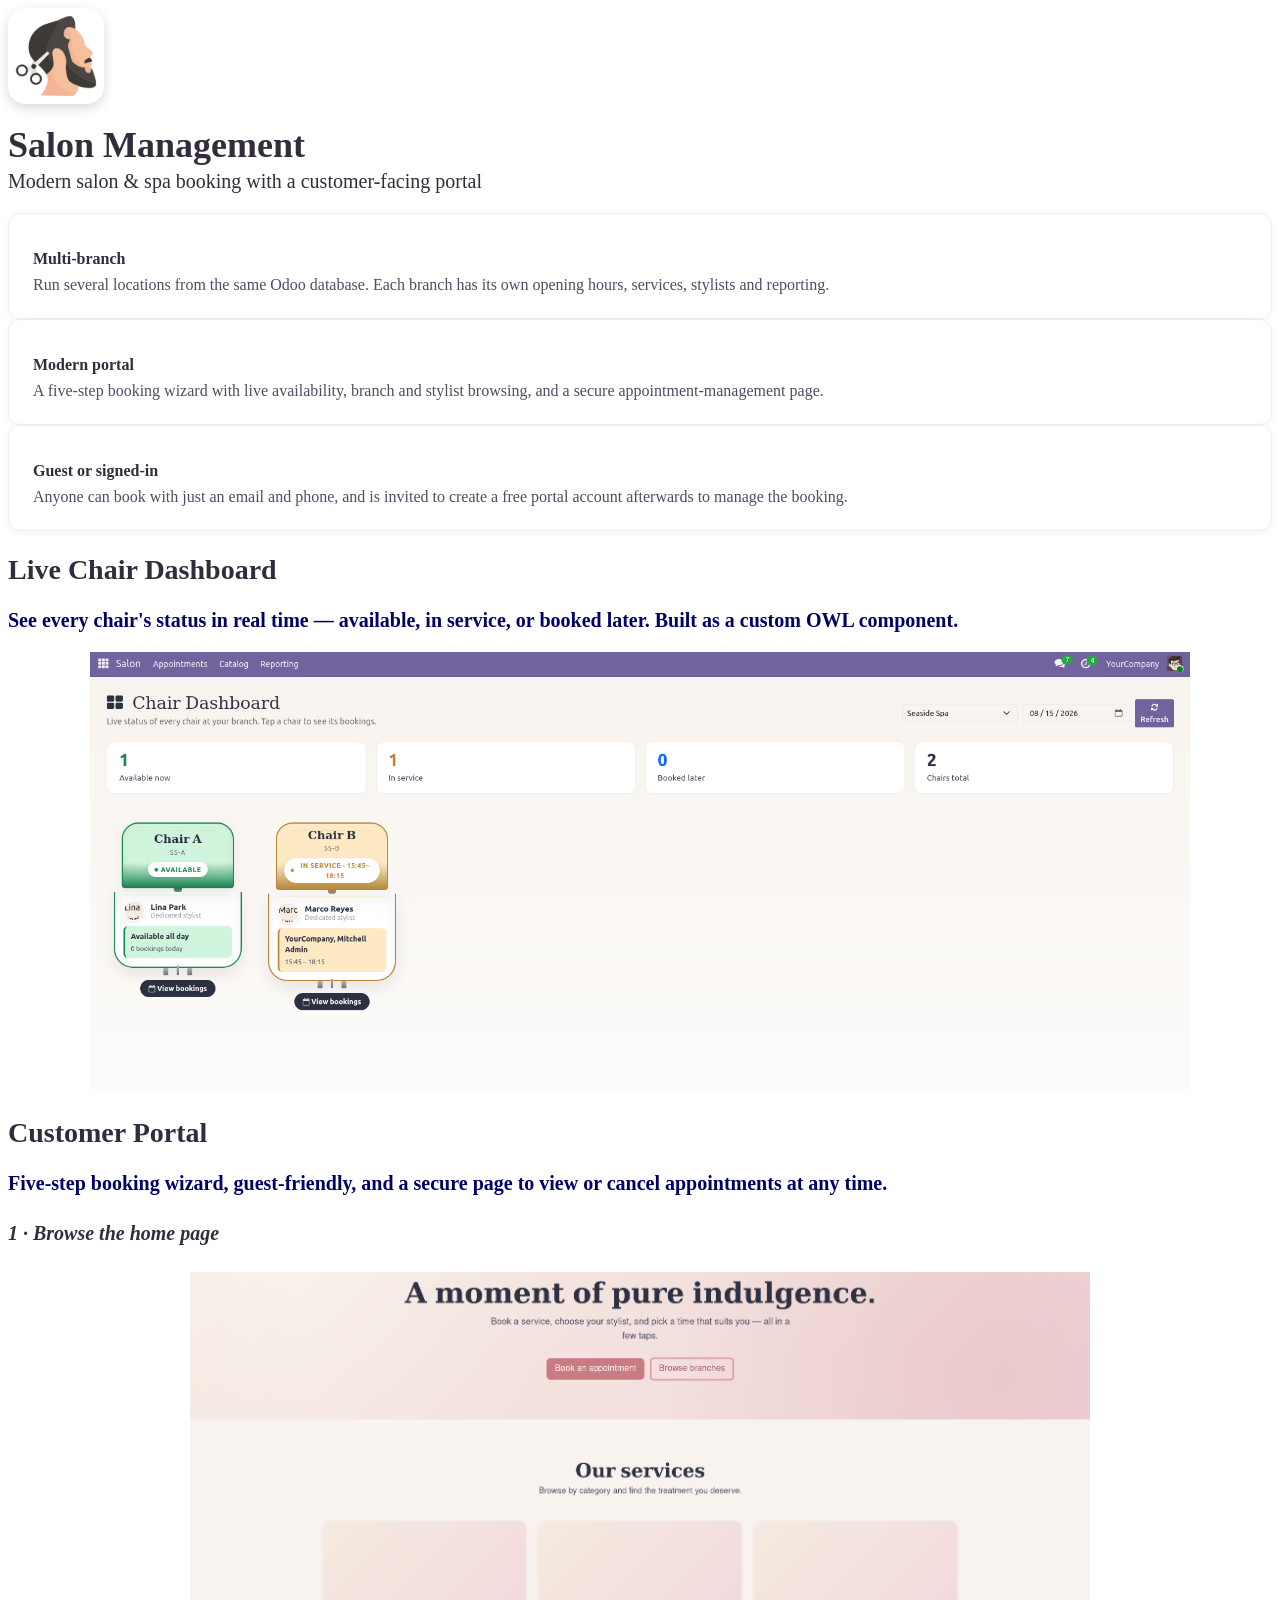
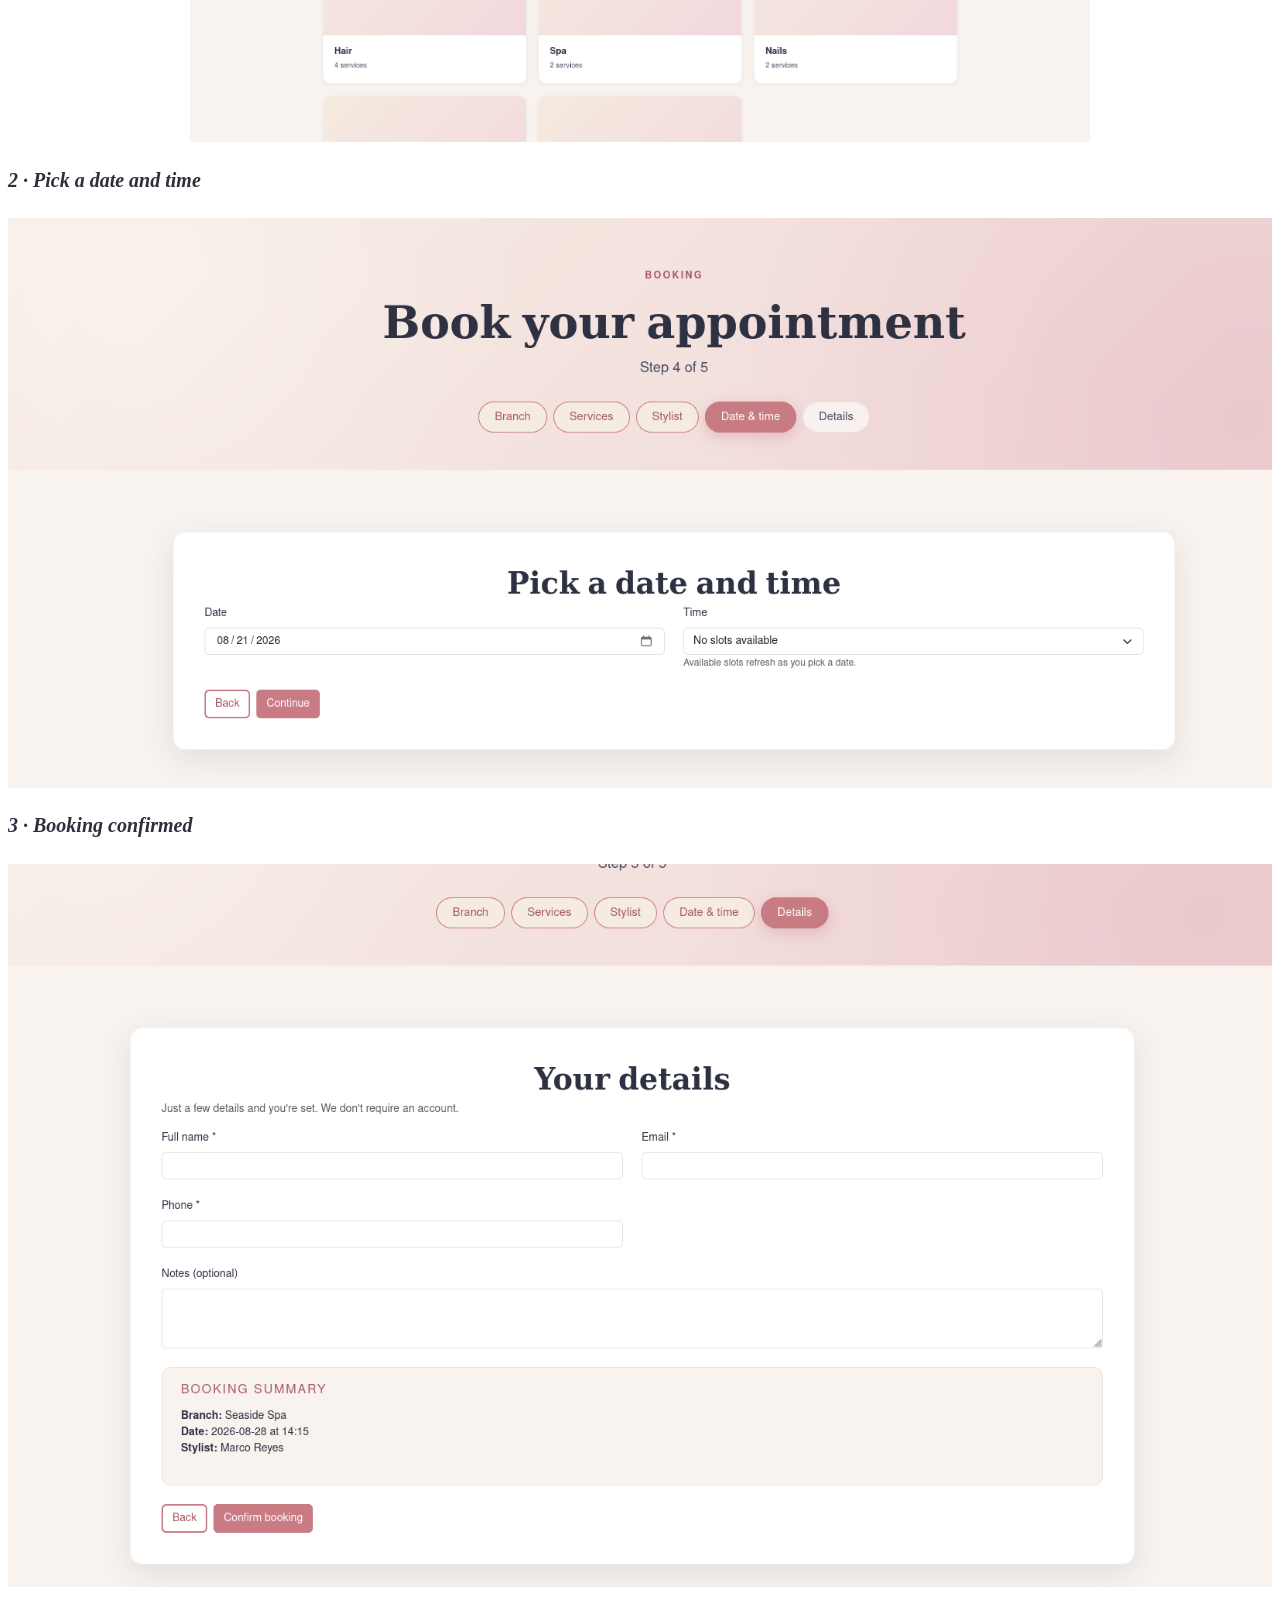
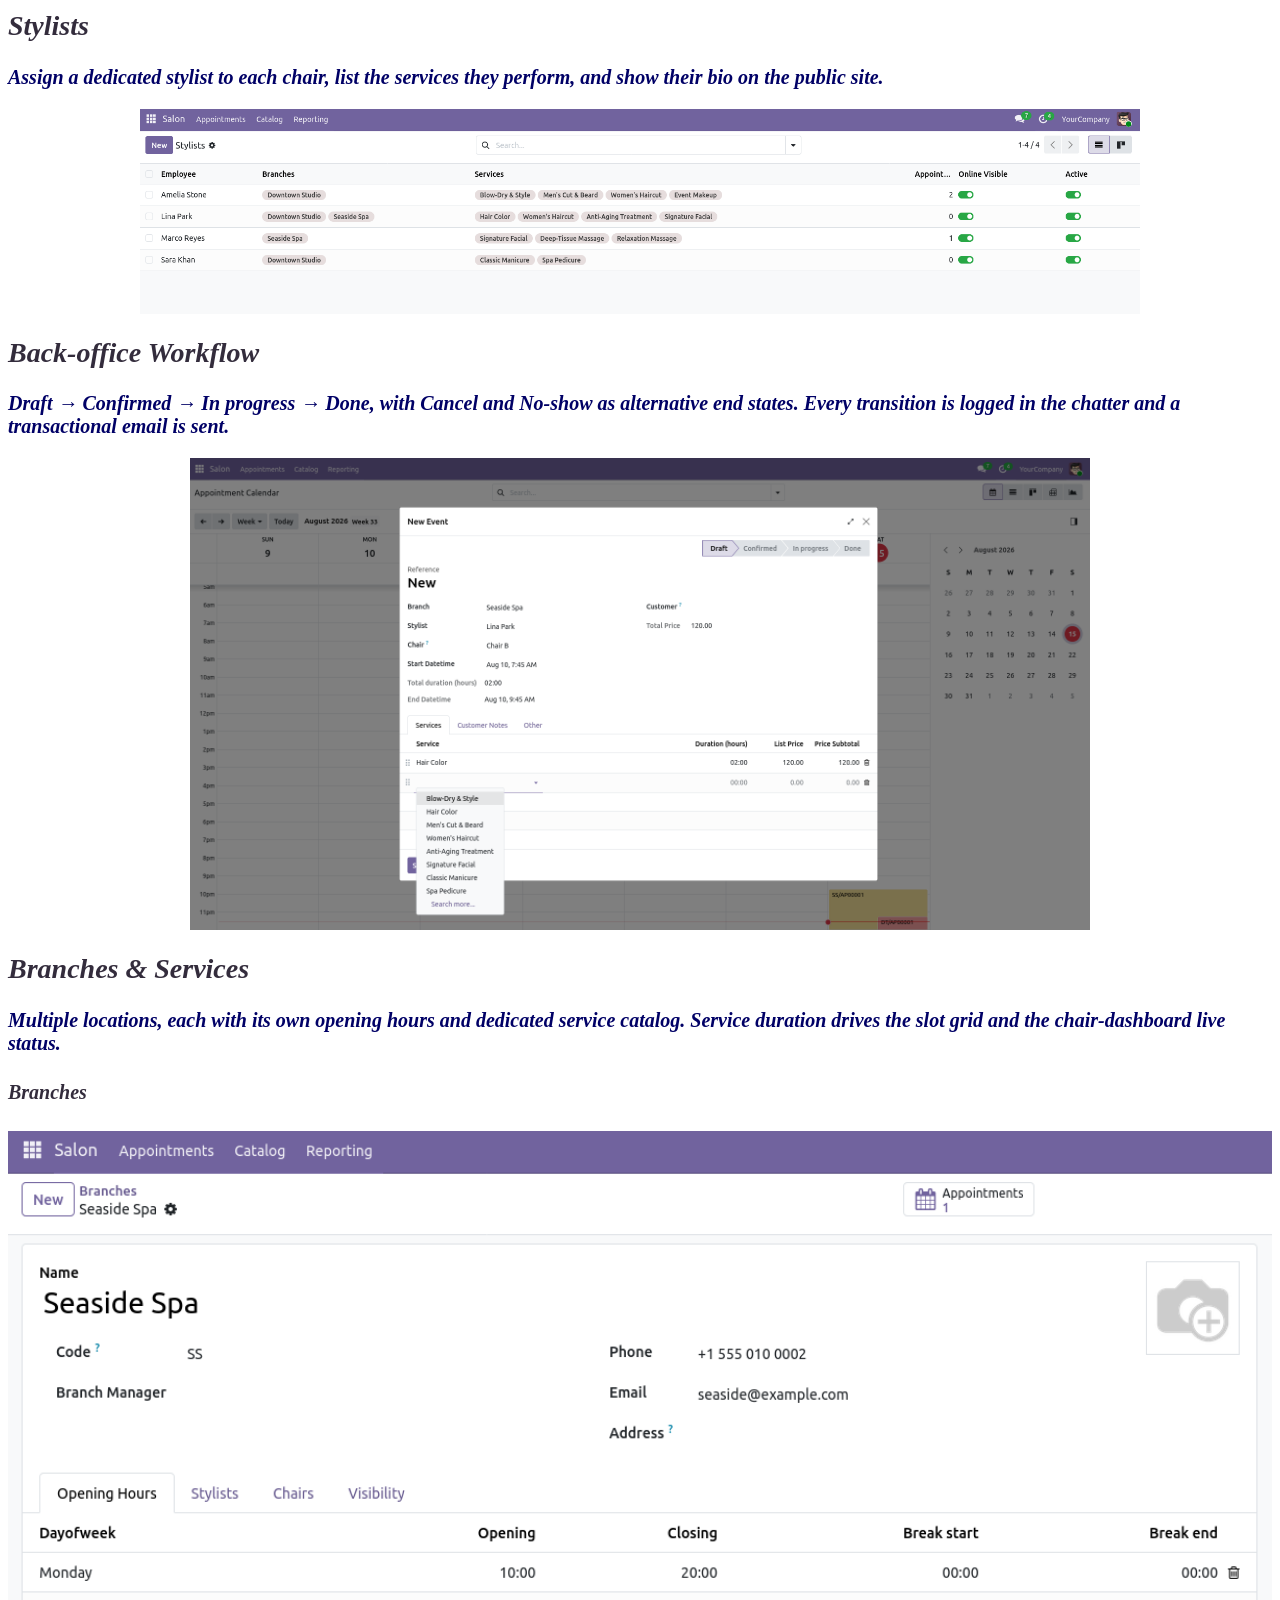
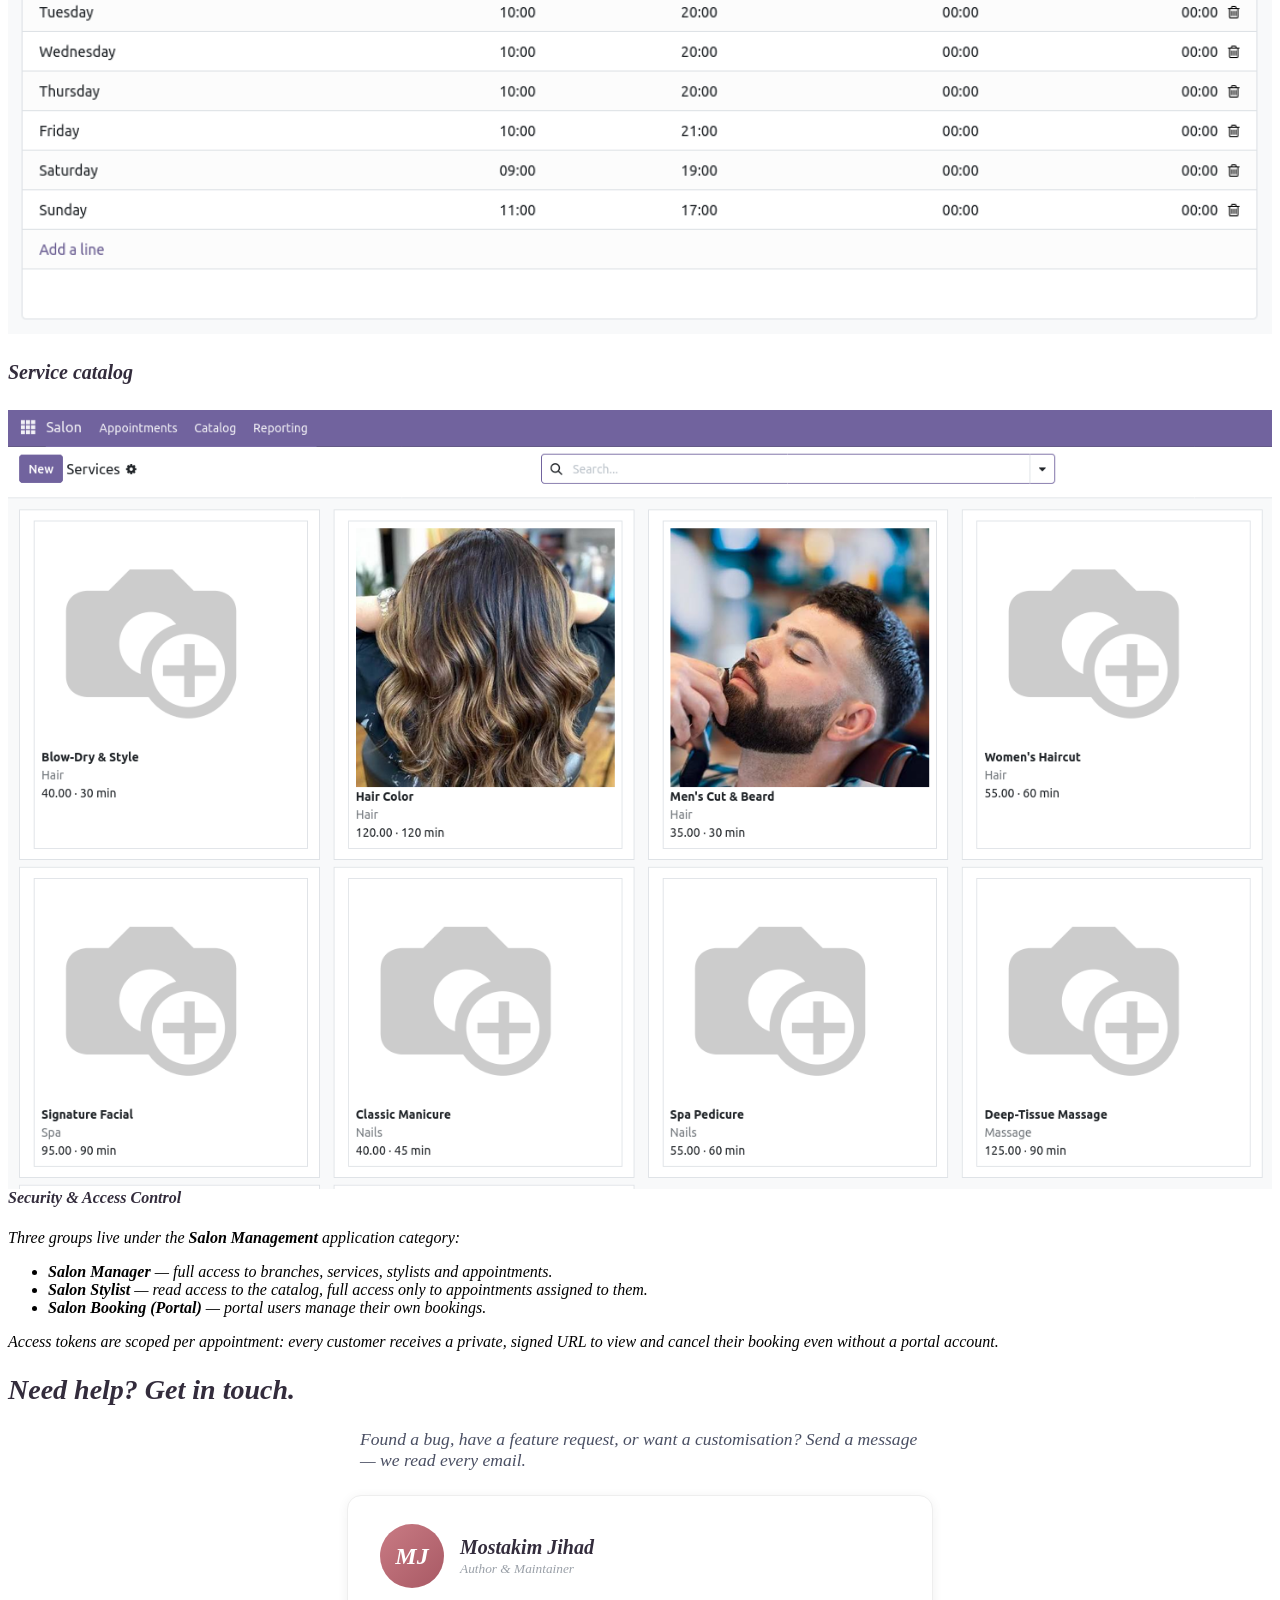
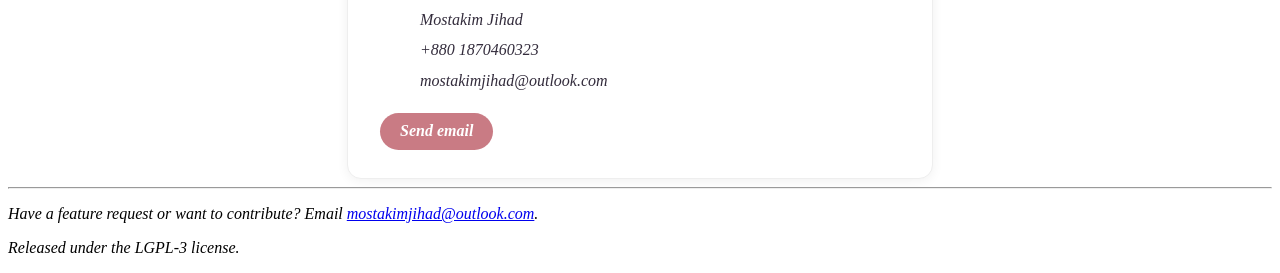
==== salon_booking_pro/static/description/index.html @ f6657a36 "[DEPLOY] salon_management: repo name change" ====
<!DOCTYPE html>
<html>
<head>
<meta charset="utf-8"/>
<title>Salon Management</title>
</head>
<body>

<!-- ============================================================
     HERO
     ============================================================ -->
<section class="oe_container oe_dark">
    <div class="oe_row oe_spaced text-center">
        <div class="oe_span12">
            <a target="_blank" href="https://www.example.com">
                <img src="icon.png" style="width:96px; height:96px; border-radius:18px; box-shadow:0 4px 12px rgba(0,0,0,0.15);"/>
            </a>
            <h1 class="oe_slogan" style="color:#332c3c;font-size:36px;font-weight:bold;margin:1rem 0 0.25rem;">
                Salon Management
            </h1>
            <h3 class="oe_slogan" style="color:#332c3c;font-size:20px;font-weight:300;margin:0 0 1.25rem;">
                Modern salon &amp; spa booking with a customer-facing portal
            </h3>
        </div>
    </div>
</section>

<!-- ============================================================
     VALUE PROPOSITION — three feature cards
     ============================================================ -->
<section class="oe_container">
    <div class="oe_row oe_spaced">
        <div class="oe_span4">
            <div style="background:#fff;border-radius:12px;padding:1.5rem;border:1px solid #eee;box-shadow:0 2px 8px rgba(0,0,0,0.04);height:100%;">
                <i class="fa fa-map-marker fa-3x" style="color:#c97b84;margin-bottom:0.75rem;display:block;"></i>
                <h4 style="color:#332c3c;margin:0 0 0.5rem;">Multi-branch</h4>
                <p style="color:#4a4f63;margin:0;">
                    Run several locations from the same Odoo database. Each
                    branch has its own opening hours, services, stylists
                    and reporting.
                </p>
            </div>
        </div>
        <div class="oe_span4">
            <div style="background:#fff;border-radius:12px;padding:1.5rem;border:1px solid #eee;box-shadow:0 2px 8px rgba(0,0,0,0.04);height:100%;">
                <i class="fa fa-calendar-check-o fa-3x" style="color:#0d6efd;margin-bottom:0.75rem;display:block;"></i>
                <h4 style="color:#332c3c;margin:0 0 0.5rem;">Modern portal</h4>
                <p style="color:#4a4f63;margin:0;">
                    A five-step booking wizard with live availability, branch
                    and stylist browsing, and a secure appointment-management page.
                </p>
            </div>
        </div>
        <div class="oe_span4">
            <div style="background:#fff;border-radius:12px;padding:1.5rem;border:1px solid #eee;box-shadow:0 2px 8px rgba(0,0,0,0.04);height:100%;">
                <i class="fa fa-user-secret fa-3x" style="color:#b6873a;margin-bottom:0.75rem;display:block;"></i>
                <h4 style="color:#332c3c;margin:0 0 0.5rem;">Guest or signed-in</h4>
                <p style="color:#4a4f63;margin:0;">
                    Anyone can book with just an email and phone, and is
                    invited to create a free portal account afterwards to
                    manage the booking.
                </p>
            </div>
        </div>
    </div>
</section>

<!-- ============================================================
     LIVE CHAIR DASHBOARD — wide hero feature
     dashboard.png  1841x739  ratio 2.49
     ============================================================ -->
<section class="oe_container oe_dark">
    <div class="oe_row oe_spaced">
        <div class="oe_span12">
            <h2 class="oe_slogan" style="color:#332c3c;font-size:28px;font-weight:bold;">Live Chair Dashboard</h2>
            <h3 class="oe_slogan" style="color:#000066;font-size:20px;">
                See every chair's status in real time — available, in service, or
                booked later. Built as a custom OWL component.
            </h3>
        </div>
    </div>
    <div class="oe_demo oe_picture oe_screenshot" style="text-align:center;">
        <img src="dashboard.png"
             style="width:100%;max-width:1100px;height:auto;display:block;margin:0 auto;"/>
    </div>
</section>

<!-- ============================================================
     CUSTOMER PORTAL — three step-by-step screens
     portal_home.png  1837x960  ratio 1.91
     portal_booking.png  1634x736  ratio 2.22
     portal_booking_confirmation.png  1630x933  ratio 1.75
     ============================================================ -->
<section class="oe_container">
    <div class="oe_row oe_spaced">
        <div class="oe_span12">
            <h2 class="oe_slogan" style="color:#332c3c;font-size:28px;font-weight:bold;">
                Customer Portal
            </h2>
            <h3 class="oe_slogan" style="color:#000066;font-size:20px;">
                Five-step booking wizard, guest-friendly, and a secure page
                to view or cancel appointments at any time.
            </h3>
        </div>
    </div>

    <!-- Home page (1.91:1, large hero) -->
    <div class="oe_row oe_spaced">
        <div class="oe_span12">
            <h4 class="oe_slogan" style="color:#332c3c;font-size:20px;text-align:left;">
                <i class="fa fa-home mr-2"/> 1 · Browse the home page
            </h4>
            <div class="oe_demo oe_picture oe_screenshot" style="text-align:center;">
                <img src="portal_home.png"
                     style="width:100%;max-width:900px;height:auto;display:block;margin:0 auto;"/>
            </div>
        </div>
    </div>

    <!-- Booking wizard + confirmation (paired, different aspect ratios) -->
    <div class="oe_row oe_spaced">
        <div class="oe_span8">
            <h4 class="oe_slogan" style="color:#332c3c;font-size:20px;text-align:left;">
                <i class="fa fa-calendar mr-2"/> 2 · Pick a date and time
            </h4>
            <div class="oe_demo oe_picture oe_screenshot">
                <img src="portal_booking.png"
                     style="width:100%;height:auto;display:block;"/>
            </div>
        </div>
        <div class="oe_span4">
            <h4 class="oe_slogan" style="color:#332c3c;font-size:20px;text-align:left;">
                <i class="fa fa-check mr-2"/> 3 · Booking confirmed
            </h4>
            <div class="oe_demo oe_picture oe_screenshot">
                <img src="portal_booking_confirmation.png"
                     style="width:100%;height:auto;display:block;"/>
            </div>
        </div>
    </div>
</section>

<!-- ============================================================
     STYLISTS — wide thin strip
     stylists.png  1843x378  ratio 4.88
     ============================================================ -->
<section class="oe_container oe_dark">
    <div class="oe_row oe_spaced">
        <div class="oe_span12">
            <h2 class="oe_slogan" style="color:#332c3c;font-size:28px;font-weight:bold;">Stylists</h2>
            <h3 class="oe_slogan" style="color:#000066;font-size:20px;">
                Assign a dedicated stylist to each chair, list the services
                they perform, and show their bio on the public site.
            </h3>
            <div class="oe_demo oe_picture oe_screenshot">
                <img src="stylists.png"
                     style="width:100%;max-width:1000px;height:auto;display:block;margin:0 auto;"/>
            </div>
        </div>
    </div>
</section>

<!-- ============================================================
     APPOINTMENT FORM — back-office
     appointment_form.png  1842x966  ratio 1.91
     ============================================================ -->
<section class="oe_container">
    <div class="oe_row oe_spaced">
        <div class="oe_span12">
            <h2 class="oe_slogan" style="color:#332c3c;font-size:28px;font-weight:bold;">Back-office Workflow</h2>
            <h3 class="oe_slogan" style="color:#000066;font-size:20px;">
                Draft → Confirmed → In progress → Done, with Cancel and
                No-show as alternative end states. Every transition is logged
                in the chatter and a transactional email is sent.
            </h3>
            <div class="oe_demo oe_picture oe_screenshot" style="text-align:center;">
                <img src="appointment_form.png"
                     style="width:100%;max-width:900px;height:auto;display:block;margin:0 auto;"/>
            </div>
        </div>
    </div>
</section>

<!-- ============================================================
     BRANCHES &amp; SERVICES — side-by-side (similar aspect ratios)
     branches.png  1213x771  ratio 1.57
     services.png  1475x909  ratio 1.62
     ============================================================ -->
<section class="oe_container oe_dark">
    <div class="oe_row oe_spaced">
        <div class="oe_span12">
            <h2 class="oe_slogan" style="color:#332c3c;font-size:28px;font-weight:bold;">
                Branches &amp; Services
            </h2>
            <h3 class="oe_slogan" style="color:#000066;font-size:20px;">
                Multiple locations, each with its own opening hours and
                dedicated service catalog. Service duration drives the slot
                grid and the chair-dashboard live status.
            </h3>
        </div>
    </div>
    <div class="oe_row oe_spaced">
        <div class="oe_span6">
            <h4 class="oe_slogan" style="color:#332c3c;font-size:20px;text-align:left;">
                <i class="fa fa-map-marker mr-2"/> Branches
            </h4>
            <div class="oe_demo oe_picture oe_screenshot">
                <img src="branches.png" style="width:100%;height:auto;display:block;"/>
            </div>
        </div>
        <div class="oe_span6">
            <h4 class="oe_slogan" style="color:#332c3c;font-size:20px;text-align:left;">
                <i class="fa fa-scissors mr-2"/> Service catalog
            </h4>
            <div class="oe_demo oe_picture oe_screenshot">
                <img src="services.png" style="width:100%;height:auto;display:block;"/>
            </div>
        </div>
    </div>
</section>

<!-- ============================================================
     SECURITY &amp; ACCESS CONTROL
     ============================================================ -->
<section class="oe_container">
    <div class="oe_row oe_spaced">
        <div class="oe_span8 oe_offset2">
            <div class="alert alert-info" role="alert" style="margin-bottom: 0;">
                <h4 style="color:#332c3c;margin-top:0;">
                    <i class="fa fa-lock mr-2"></i>Security &amp; Access Control
                </h4>
                <p>
                    Three groups live under the <strong>Salon Management</strong>
                    application category:
                </p>
                <ul>
                    <li><strong>Salon Manager</strong> — full access to branches, services, stylists and appointments.</li>
                    <li><strong>Salon Stylist</strong> — read access to the catalog, full access only to appointments assigned to them.</li>
                    <li><strong>Salon Booking (Portal)</strong> — portal users manage their own bookings.</li>
                </ul>
                <p style="margin-bottom:0;">
                    Access tokens are scoped per appointment: every customer
                    receives a private, signed URL to view and cancel their
                    booking even without a portal account.
                </p>
            </div>
        </div>
    </div>
</section>

<!-- ============================================================
     CONTACT &amp; SUPPORT
     ============================================================ -->
<section class="oe_container oe_dark">
    <div class="oe_row oe_spaced text-center">
        <div class="oe_span12">
            <h2 class="oe_slogan" style="color:#332c3c;font-size:28px;font-weight:bold;">
                Need help? Get in touch.
            </h2>
            <p style="color:#4a4f63;font-size:1.1rem;max-width:560px;margin:0 auto 1.5rem;">
                Found a bug, have a feature request, or want a customisation?
                Send a message — we read every email.
            </p>
        </div>
    </div>
    <div class="oe_row oe_spaced">
        <div class="oe_span12">
            <div style="background:#fff;border-radius:14px;padding:1.75rem 2rem;max-width:520px;margin:0 auto;border:1px solid #eee;box-shadow:0 2px 12px rgba(0,0,0,0.06);">
                <div style="display:flex;align-items:center;gap:1rem;margin-bottom:1rem;">
                    <div style="width:64px;height:64px;border-radius:50%;background:linear-gradient(135deg,#c97b84,#a85964);color:#fff;display:flex;align-items:center;justify-content:center;font-family:Georgia,serif;font-size:1.5rem;font-weight:700;flex-shrink:0;">
                        MJ
                    </div>
                    <div>
                        <h3 style="margin:0;color:#332c3c;font-size:1.25rem;">Mostakim Jihad</h3>
                        <small style="color:#9aa0a8;">Author &amp; Maintainer</small>
                    </div>
                </div>
                <table style="width:100%;border-collapse:collapse;">
                    <tr>
                        <td style="padding:0.4rem 0.5rem 0.4rem 0;color:#9aa0a8;width:32px;vertical-align:middle;">
                            <i class="fa fa-user"></i>
                        </td>
                        <td style="padding:0.4rem 0;color:#332c3c;">Mostakim Jihad</td>
                    </tr>
                    <tr>
                        <td style="padding:0.4rem 0.5rem 0.4rem 0;color:#9aa0a8;vertical-align:middle;">
                            <i class="fa fa-phone"></i>
                        </td>
                        <td style="padding:0.4rem 0;">
                            <a href="tel:+8801870460323" style="color:#332c3c;text-decoration:none;">+880 1870460323</a>
                        </td>
                    </tr>
                    <tr>
                        <td style="padding:0.4rem 0.5rem 0.4rem 0;color:#9aa0a8;vertical-align:middle;">
                            <i class="fa fa-envelope"></i>
                        </td>
                        <td style="padding:0.4rem 0;">
                            <a href="mailto:mostakimjihad@outlook.com" style="color:#332c3c;text-decoration:none;">mostakimjihad@outlook.com</a>
                        </td>
                    </tr>
                </table>
                <a href="mailto:mostakimjihad@outlook.com?subject=Salon%20Management%20support"
                   style="display:inline-block;margin-top:1rem;background:#c97b84;color:#fff;padding:0.6rem 1.25rem;border-radius:999px;text-decoration:none;font-weight:600;">
                    <i class="fa fa-envelope mr-1"></i> Send email
                </a>
            </div>
        </div>
    </div>
</section>

<!-- ============================================================
     FOOTER
     ============================================================ -->
<section class="oe_container oe_separator">
    <div class="oe_row oe_spaced text-center">
        <div class="oe_span8 oe_offset2">
            <hr/>
            <p>
                Have a feature request or want to contribute?
                Email <a href="mailto:mostakimjihad@outlook.com">mostakimjihad@outlook.com</a>.
            </p>
            <p>
                Released under the
                <span class="label label-default">LGPL-3</span>
                license.
            </p>
        </div>
    </div>
</section>

</body>
</html>
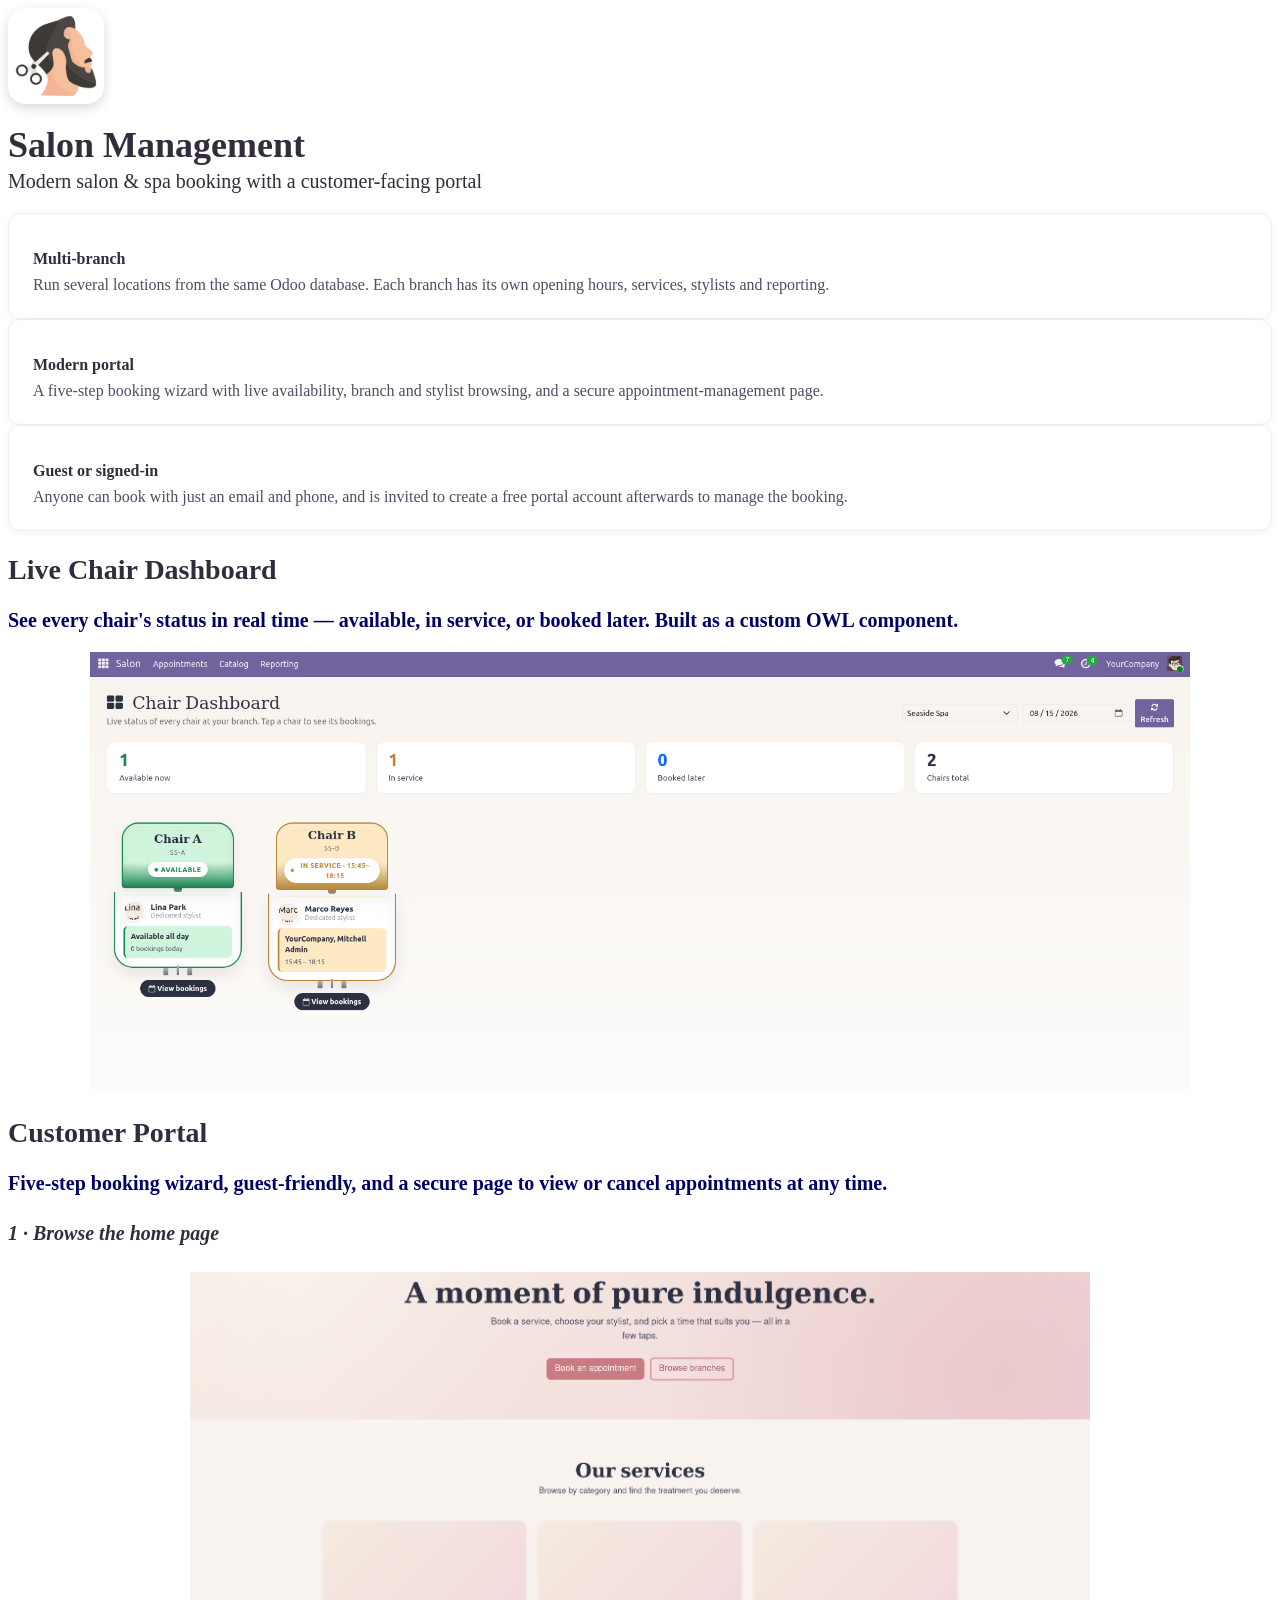
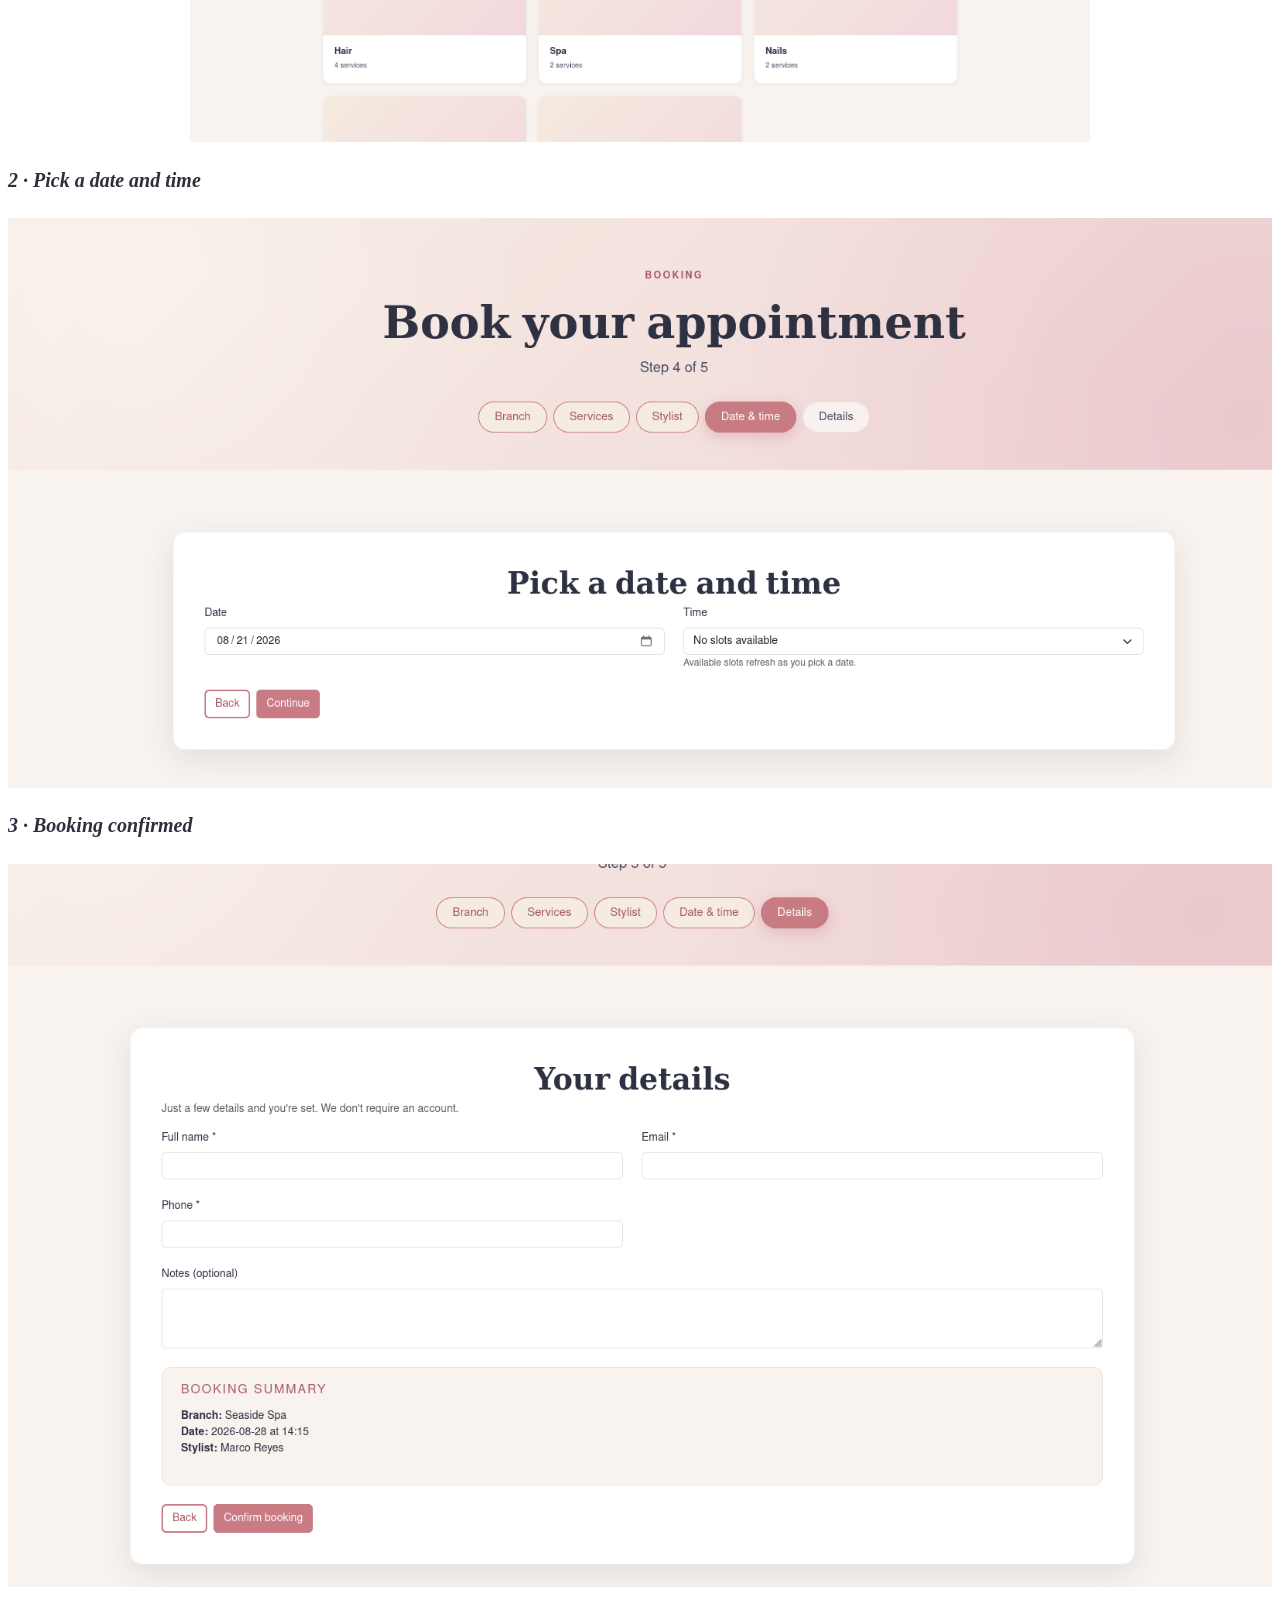
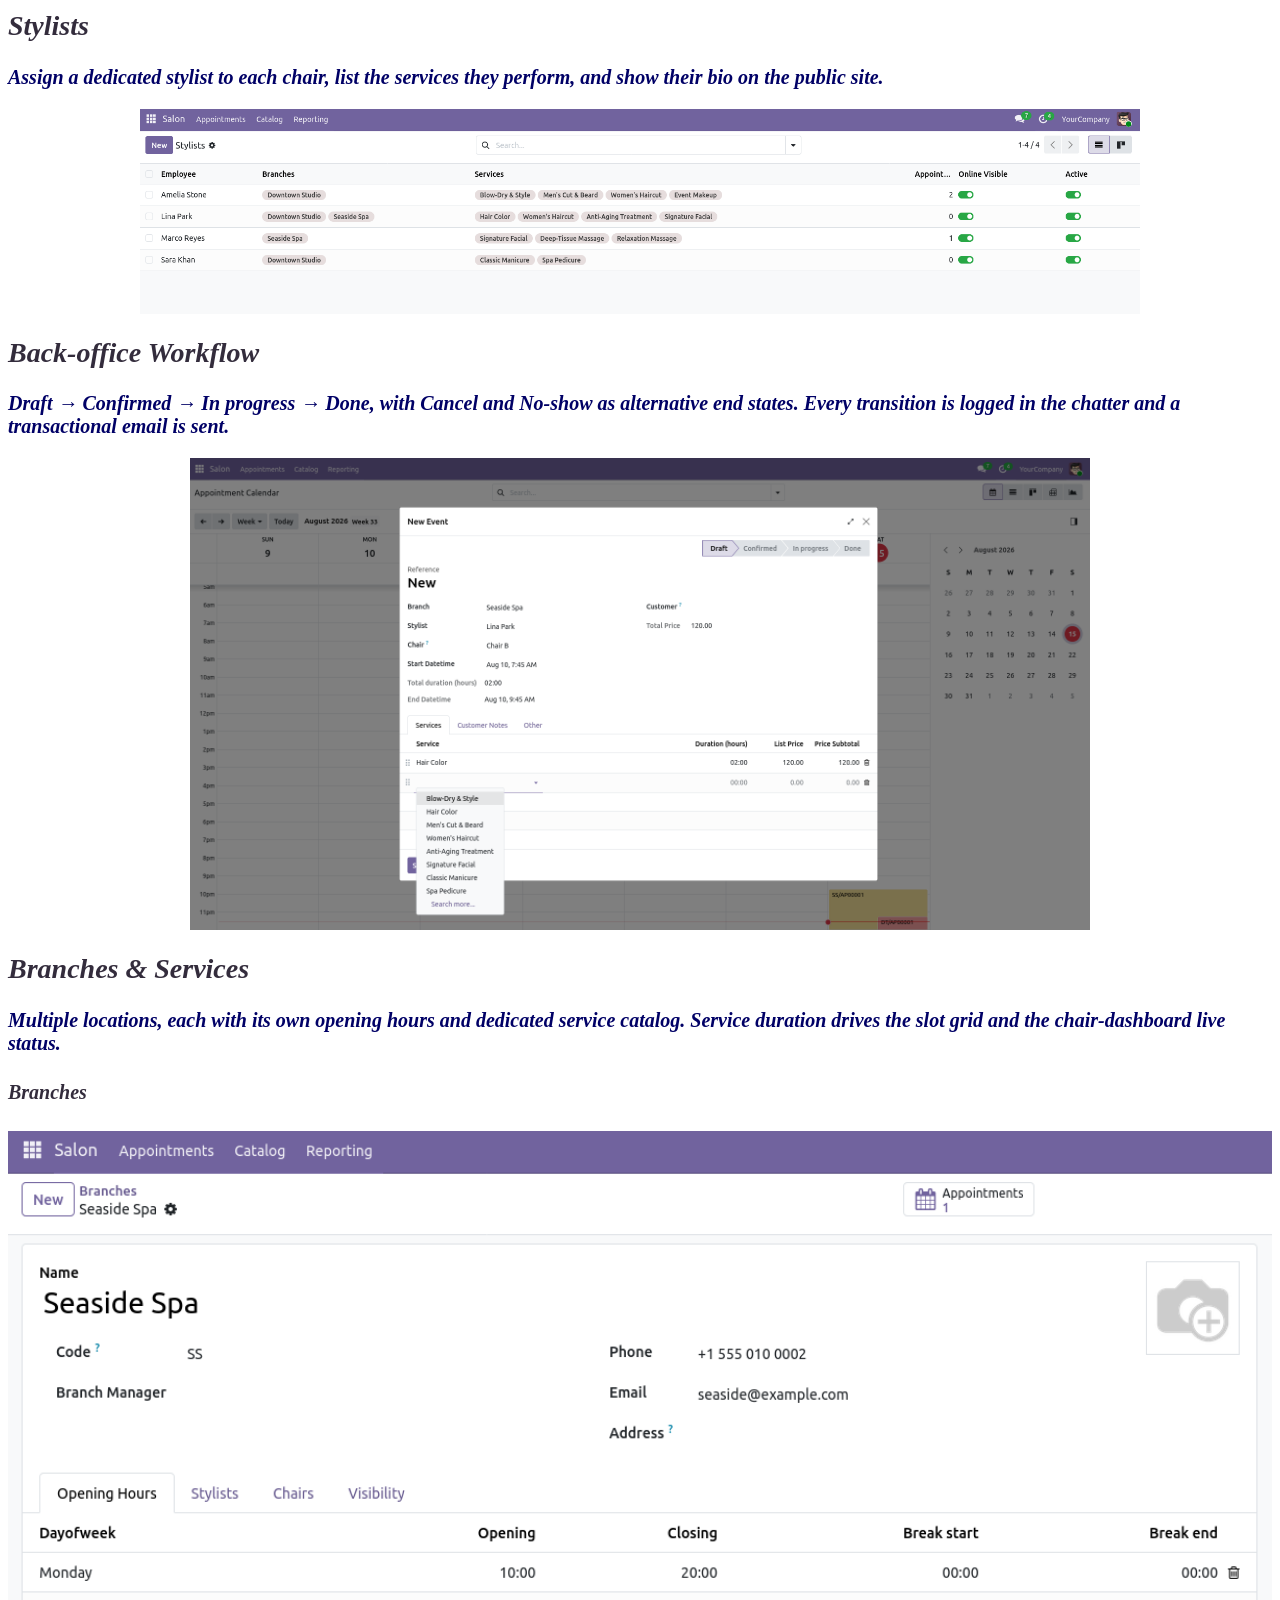
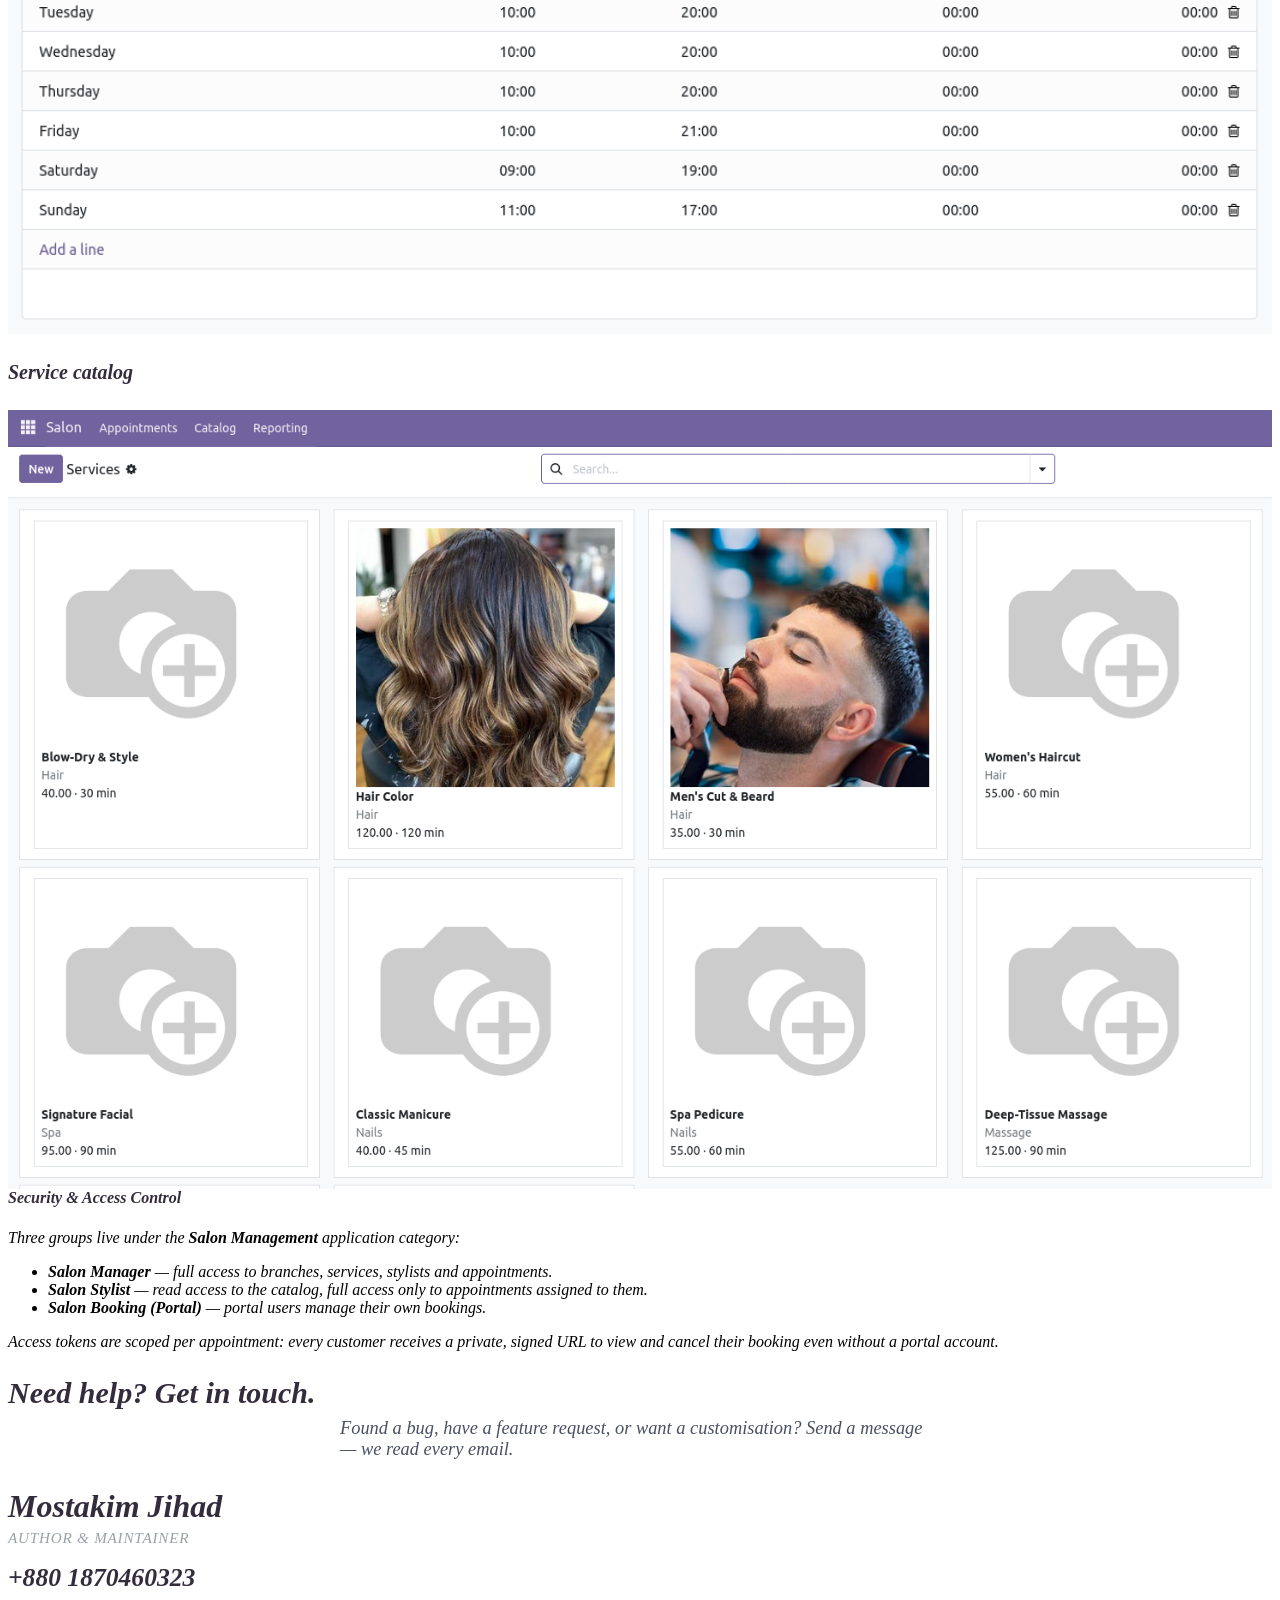
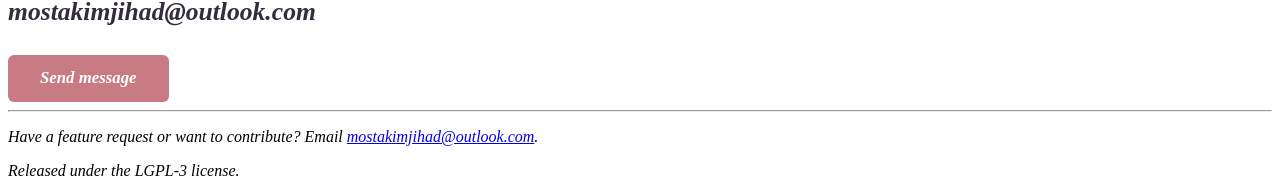
==== commit 2e56d4d1: "[DEPLOY] salon_management: index html changed" ====
--- a/salon_booking_pro/static/description/index.html
+++ b/salon_booking_pro/static/description/index.html
@@ -254,56 +254,34 @@
 <section class="oe_container oe_dark">
     <div class="oe_row oe_spaced text-center">
         <div class="oe_span12">
-            <h2 class="oe_slogan" style="color:#332c3c;font-size:28px;font-weight:bold;">
+            <h2 class="oe_slogan" style="color:#332c3c;font-size:30px;font-weight:bold;margin-bottom:0.5rem;">
                 Need help? Get in touch.
             </h2>
-            <p style="color:#4a4f63;font-size:1.1rem;max-width:560px;margin:0 auto 1.5rem;">
+            <p style="color:#4a4f63;font-size:1.15rem;margin:0 auto 1.75rem;max-width:600px;">
                 Found a bug, have a feature request, or want a customisation?
                 Send a message — we read every email.
             </p>
-        </div>
-    </div>
-    <div class="oe_row oe_spaced">
-        <div class="oe_span12">
-            <div style="background:#fff;border-radius:14px;padding:1.75rem 2rem;max-width:520px;margin:0 auto;border:1px solid #eee;box-shadow:0 2px 12px rgba(0,0,0,0.06);">
-                <div style="display:flex;align-items:center;gap:1rem;margin-bottom:1rem;">
-                    <div style="width:64px;height:64px;border-radius:50%;background:linear-gradient(135deg,#c97b84,#a85964);color:#fff;display:flex;align-items:center;justify-content:center;font-family:Georgia,serif;font-size:1.5rem;font-weight:700;flex-shrink:0;">
-                        MJ
-                    </div>
-                    <div>
-                        <h3 style="margin:0;color:#332c3c;font-size:1.25rem;">Mostakim Jihad</h3>
-                        <small style="color:#9aa0a8;">Author &amp; Maintainer</small>
-                    </div>
-                </div>
-                <table style="width:100%;border-collapse:collapse;">
-                    <tr>
-                        <td style="padding:0.4rem 0.5rem 0.4rem 0;color:#9aa0a8;width:32px;vertical-align:middle;">
-                            <i class="fa fa-user"></i>
-                        </td>
-                        <td style="padding:0.4rem 0;color:#332c3c;">Mostakim Jihad</td>
-                    </tr>
-                    <tr>
-                        <td style="padding:0.4rem 0.5rem 0.4rem 0;color:#9aa0a8;vertical-align:middle;">
-                            <i class="fa fa-phone"></i>
-                        </td>
-                        <td style="padding:0.4rem 0;">
-                            <a href="tel:+8801870460323" style="color:#332c3c;text-decoration:none;">+880 1870460323</a>
-                        </td>
-                    </tr>
-                    <tr>
-                        <td style="padding:0.4rem 0.5rem 0.4rem 0;color:#9aa0a8;vertical-align:middle;">
-                            <i class="fa fa-envelope"></i>
-                        </td>
-                        <td style="padding:0.4rem 0;">
-                            <a href="mailto:mostakimjihad@outlook.com" style="color:#332c3c;text-decoration:none;">mostakimjihad@outlook.com</a>
-                        </td>
-                    </tr>
-                </table>
-                <a href="mailto:mostakimjihad@outlook.com?subject=Salon%20Management%20support"
-                   style="display:inline-block;margin-top:1rem;background:#c97b84;color:#fff;padding:0.6rem 1.25rem;border-radius:999px;text-decoration:none;font-weight:600;">
-                    <i class="fa fa-envelope mr-1"></i> Send email
-                </a>
-            </div>
+
+            <p style="margin:0.25rem 0;color:#332c3c;font-size:2rem;font-weight:700;">
+                Mostakim Jihad
+            </p>
+            <p style="margin:0.25rem 0;color:#9aa0a8;font-size:0.95rem;letter-spacing:0.05em;text-transform:uppercase;">
+                Author &amp; Maintainer
+            </p>
+
+            <p style="margin:1rem 0 0.25rem;color:#332c3c;font-size:1.6rem;font-weight:600;">
+                <i class="fa fa-phone mr-2" style="color:#c97b84;"></i>
+                <a href="tel:+8801870460323" style="color:#332c3c;text-decoration:none;">+880 1870460323</a>
+            </p>
+            <p style="margin:0.25rem 0;color:#332c3c;font-size:1.6rem;font-weight:600;">
+                <i class="fa fa-envelope mr-2" style="color:#c97b84;"></i>
+                <a href="mailto:mostakimjihad@outlook.com" style="color:#332c3c;text-decoration:none;">mostakimjihad@outlook.com</a>
+            </p>
+
+            <a href="mailto:mostakimjihad@outlook.com?subject=Salon%20Management%20support"
+               style="display:inline-block;margin:1.5rem 0 0;background:#c97b84;color:#fff;padding:0.85rem 2rem;border-radius:6px;text-decoration:none;font-weight:600;font-size:1.05rem;">
+                Send message
+            </a>
         </div>
     </div>
 </section>
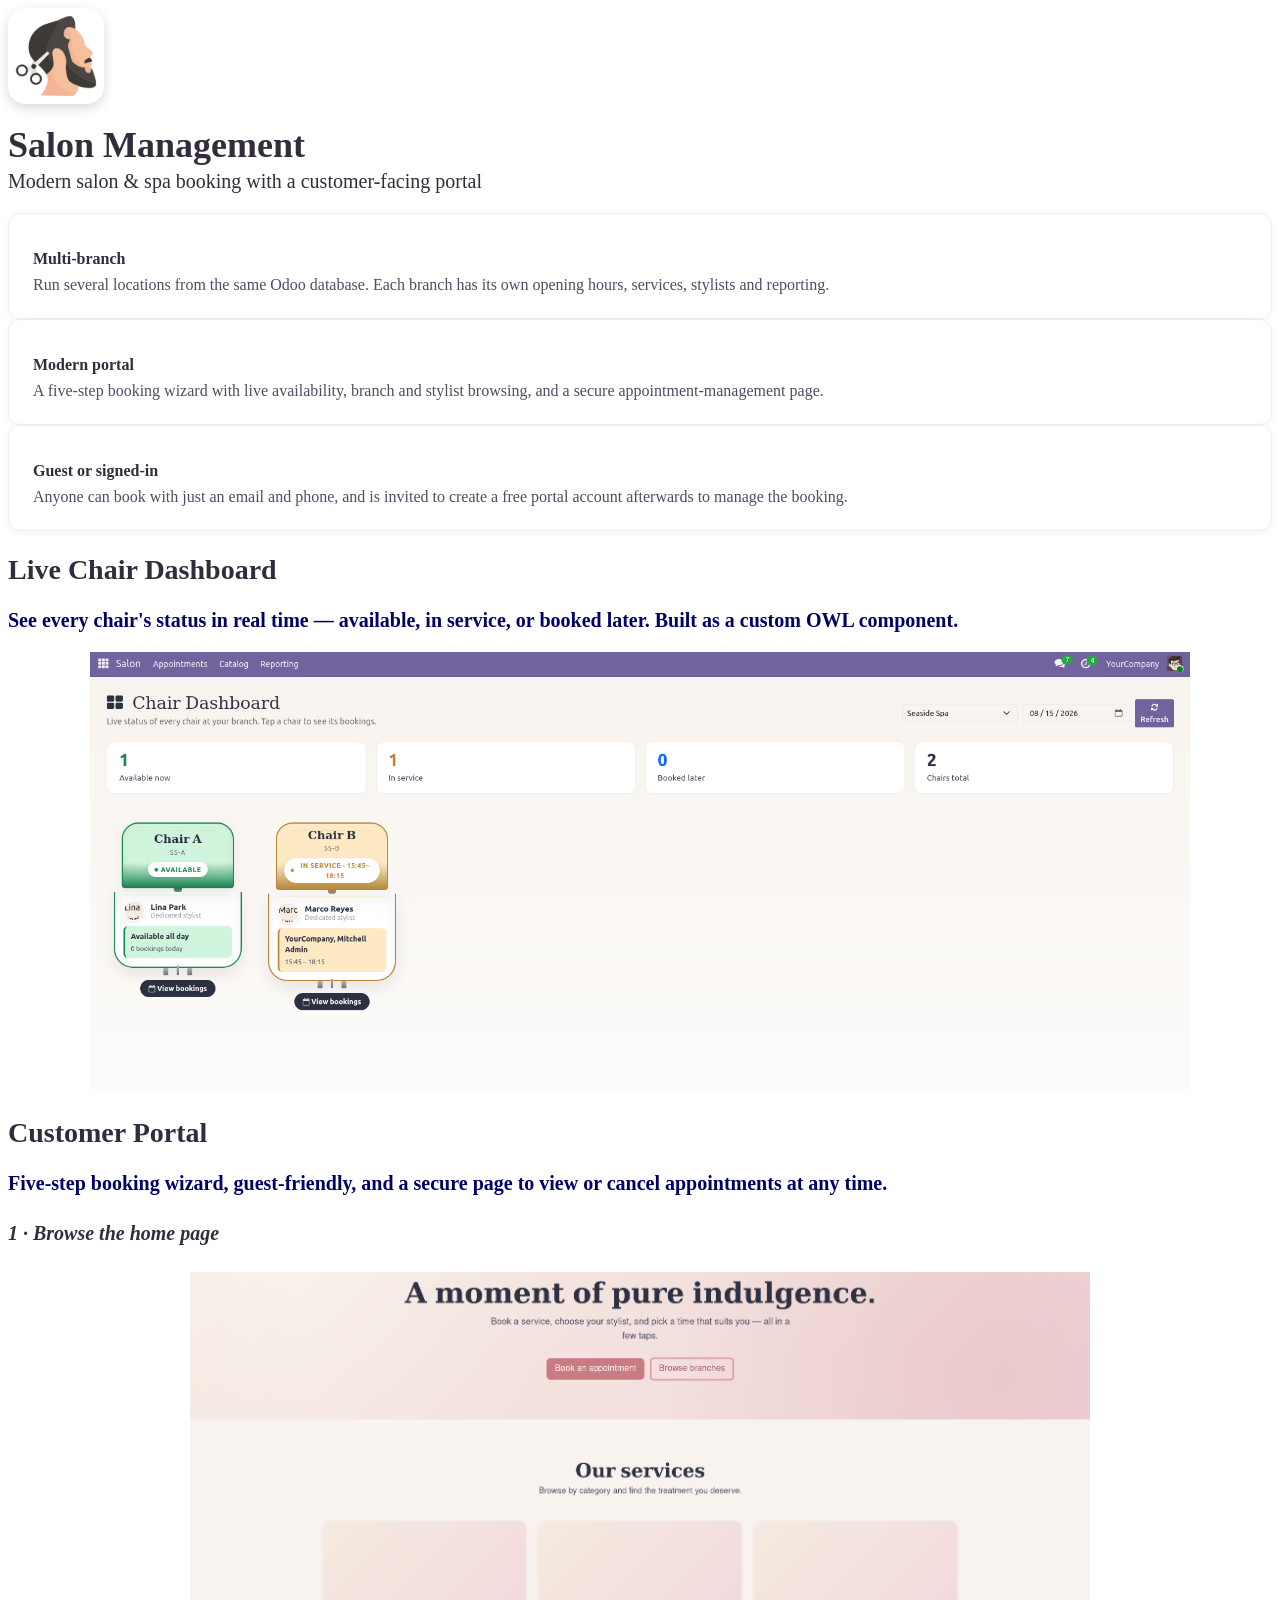
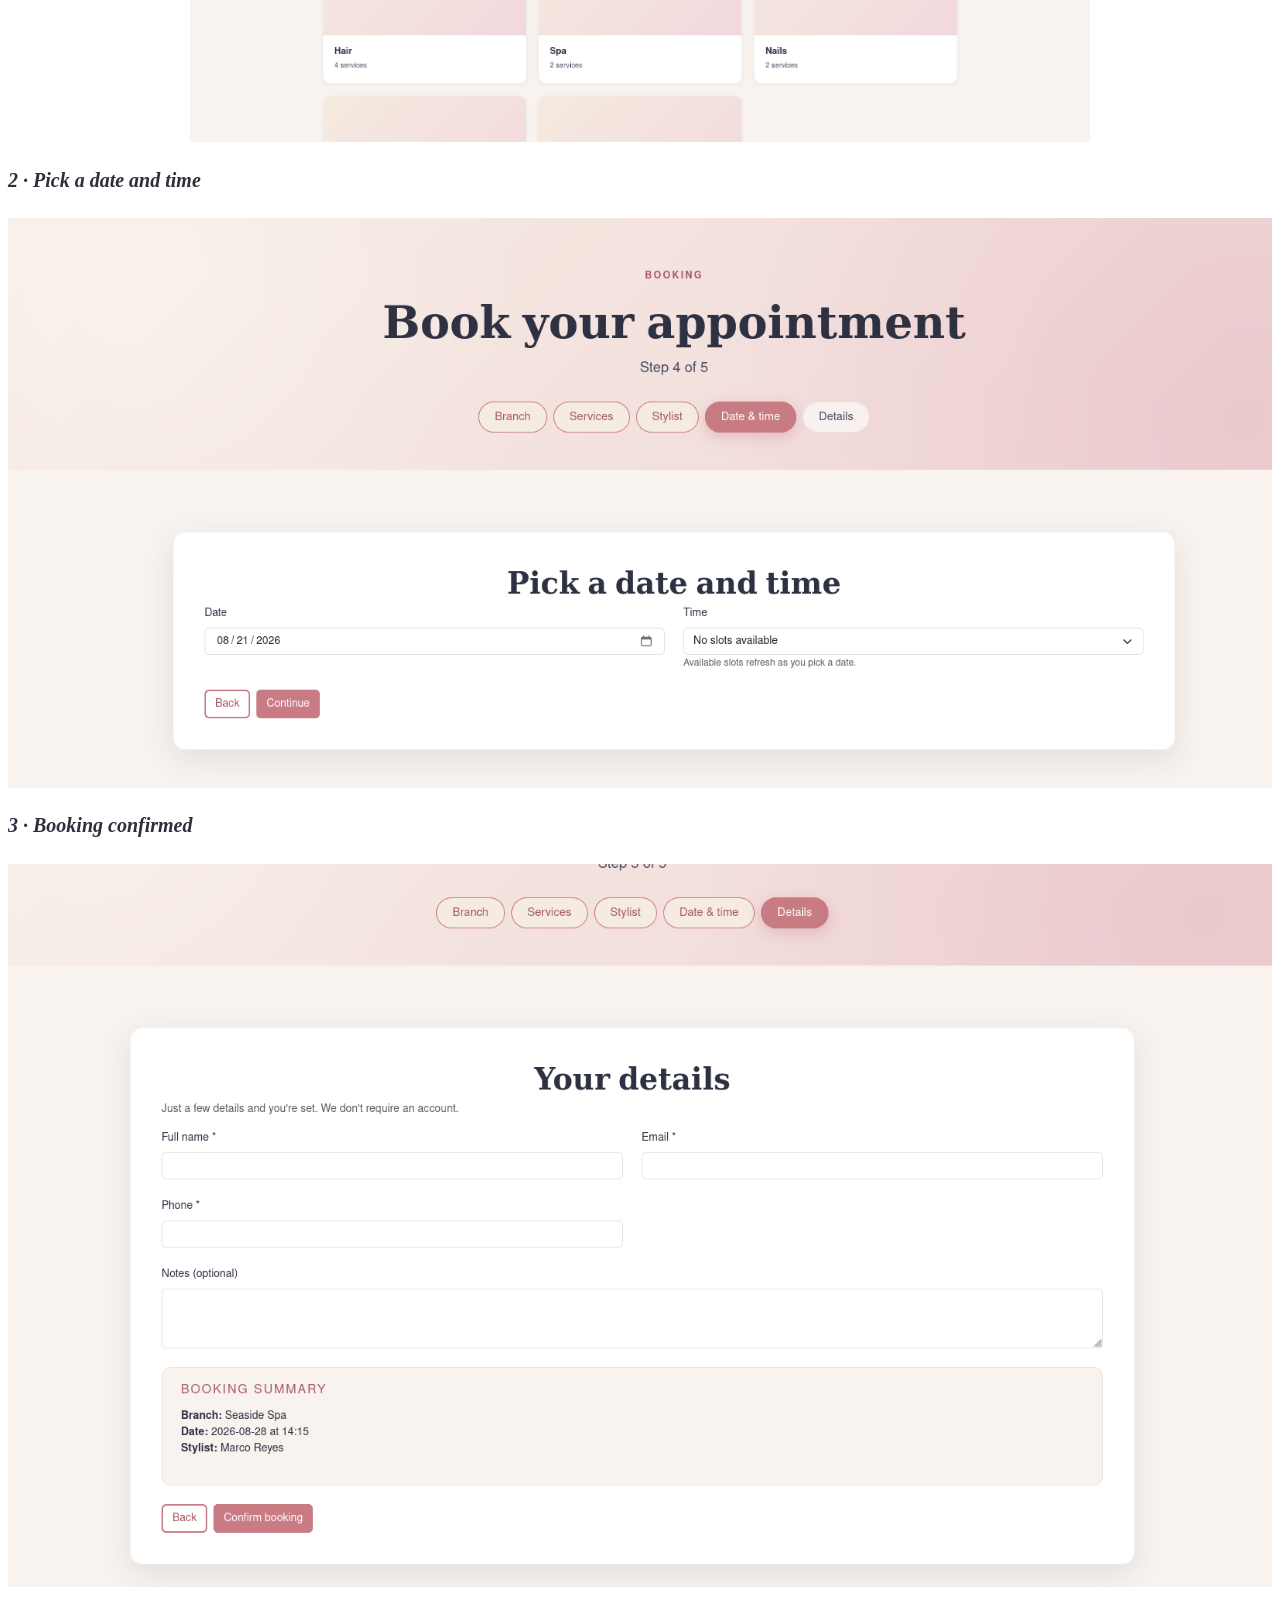
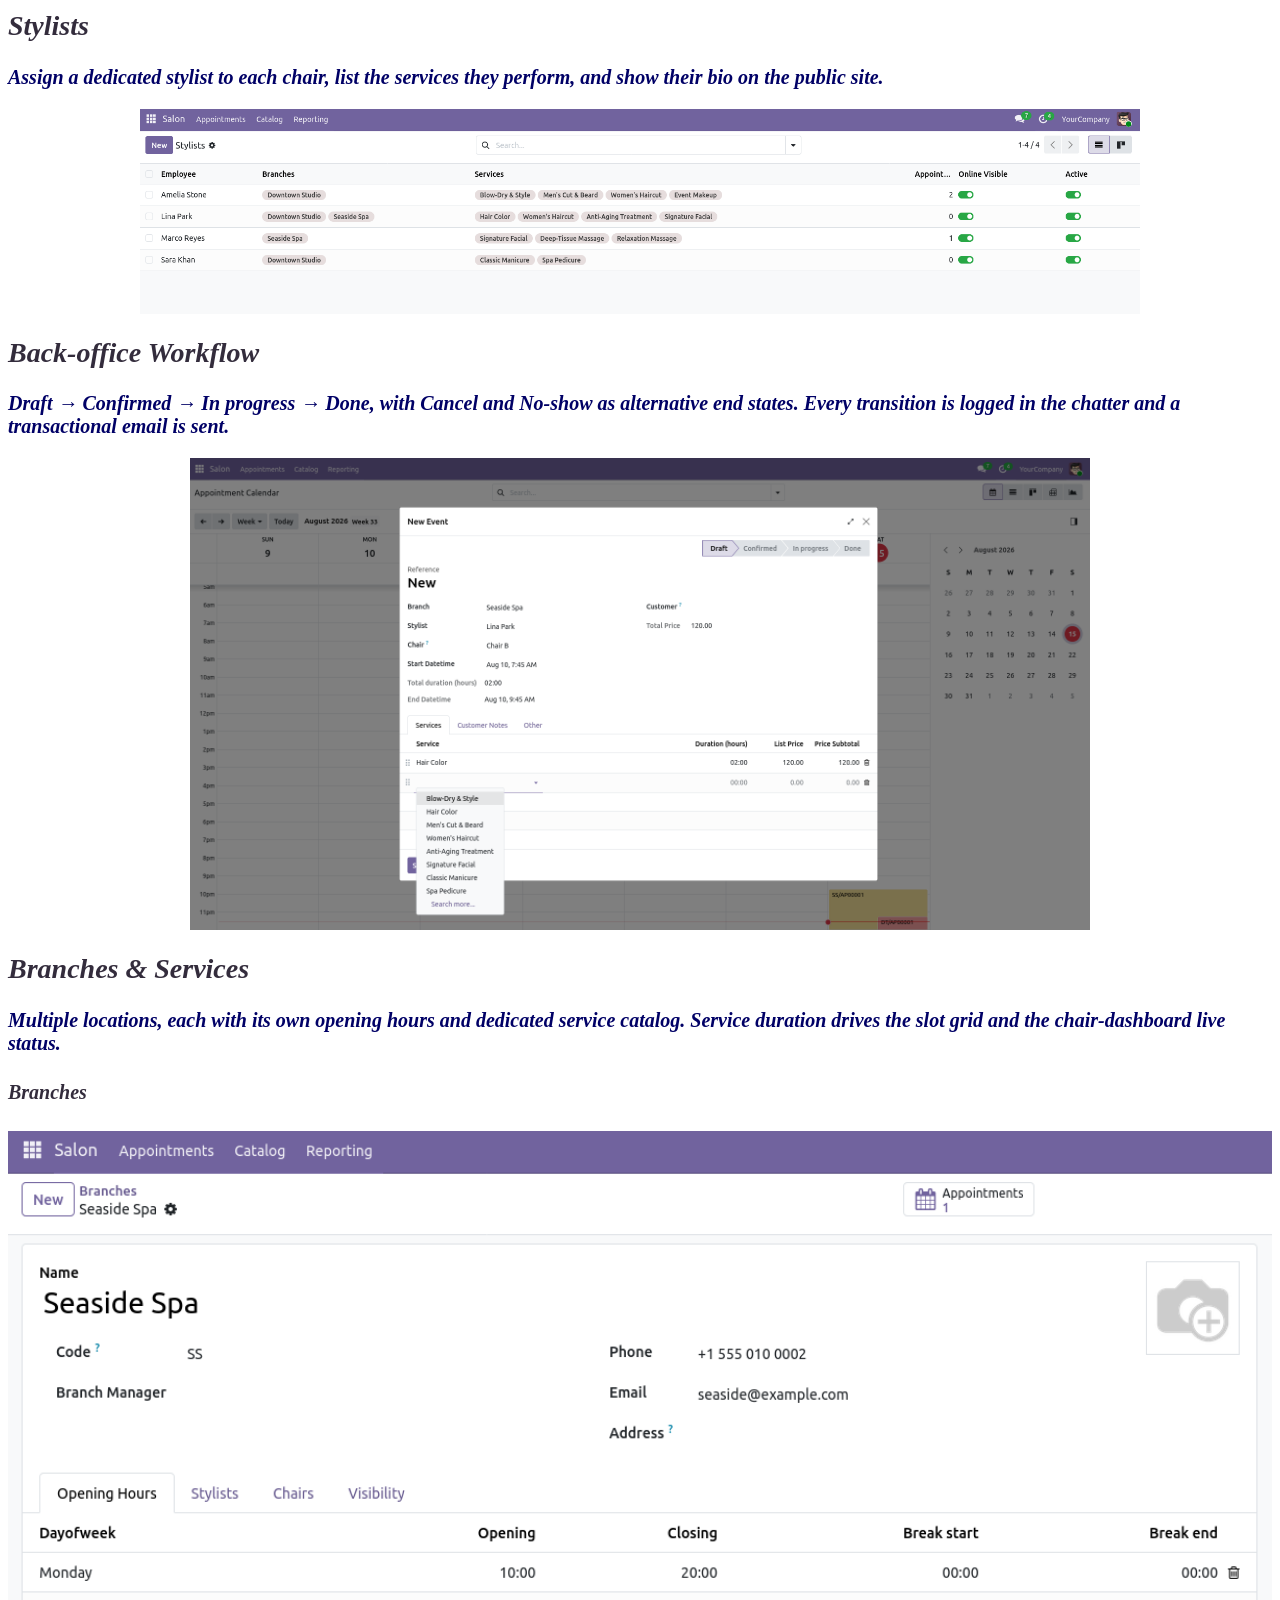
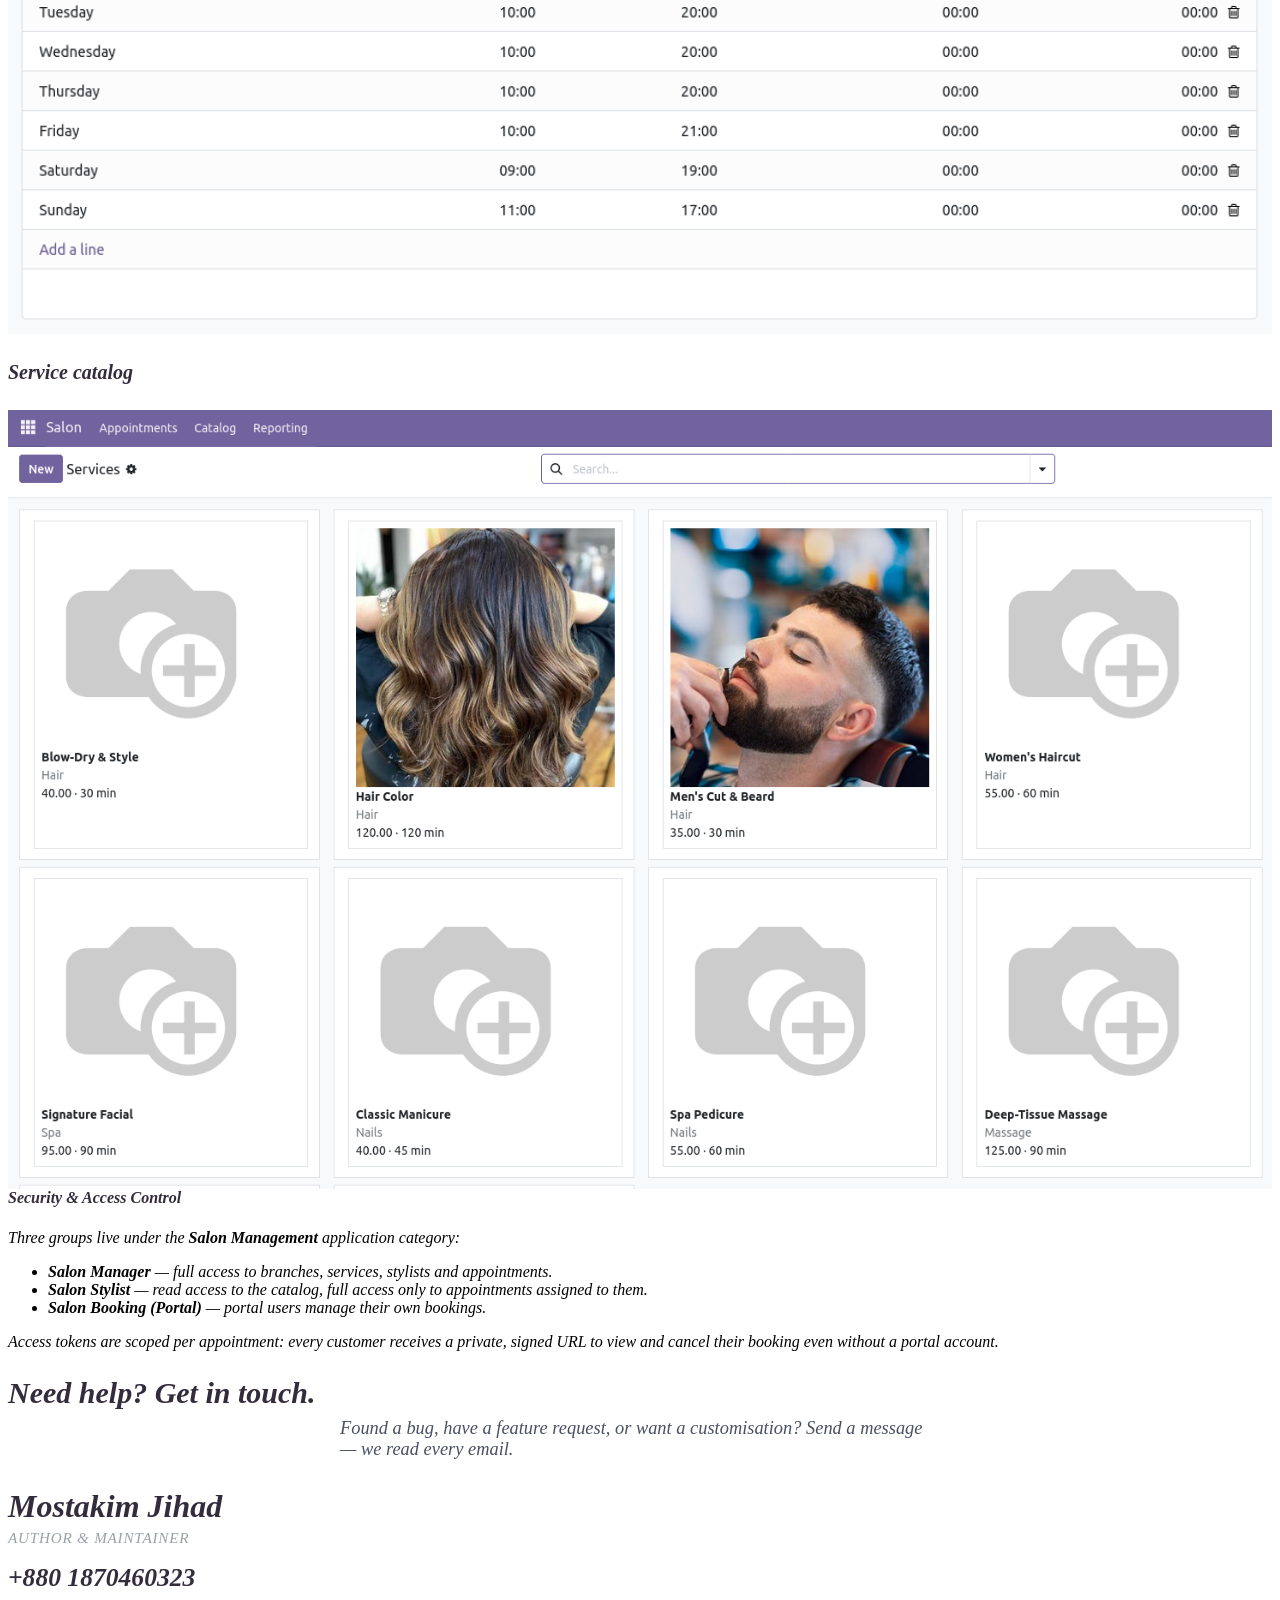
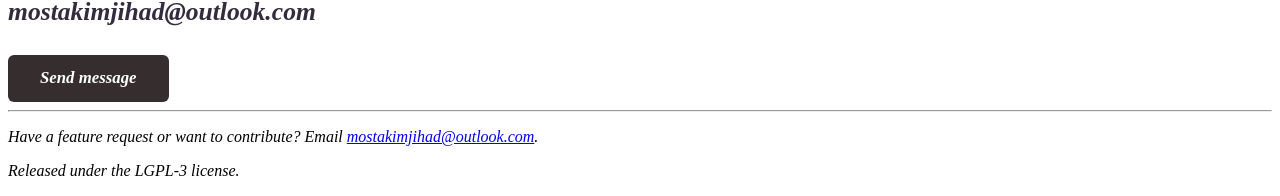
==== commit 376ca347: "[HOTFIX] index html updated" ====
--- a/salon_booking_pro/static/description/index.html
+++ b/salon_booking_pro/static/description/index.html
@@ -278,8 +278,8 @@
                 <a href="mailto:mostakimjihad@outlook.com" style="color:#332c3c;text-decoration:none;">mostakimjihad@outlook.com</a>
             </p>
 
-            <a href="mailto:mostakimjihad@outlook.com?subject=Salon%20Management%20support"
-               style="display:inline-block;margin:1.5rem 0 0;background:#c97b84;color:#fff;padding:0.85rem 2rem;border-radius:6px;text-decoration:none;font-weight:600;font-size:1.05rem;">
+            <a href="mailto:mostakimjihad@outlook.com?subject=KPI%20Management%20support"
+               style="display:inline-block;margin:1.5rem 0 0;background-color:#352d2e;color:#fff;padding:0.85rem 2rem;border-radius:6px;text-decoration:none;font-weight:600;font-size:1.05rem;">
                 Send message
             </a>
         </div>
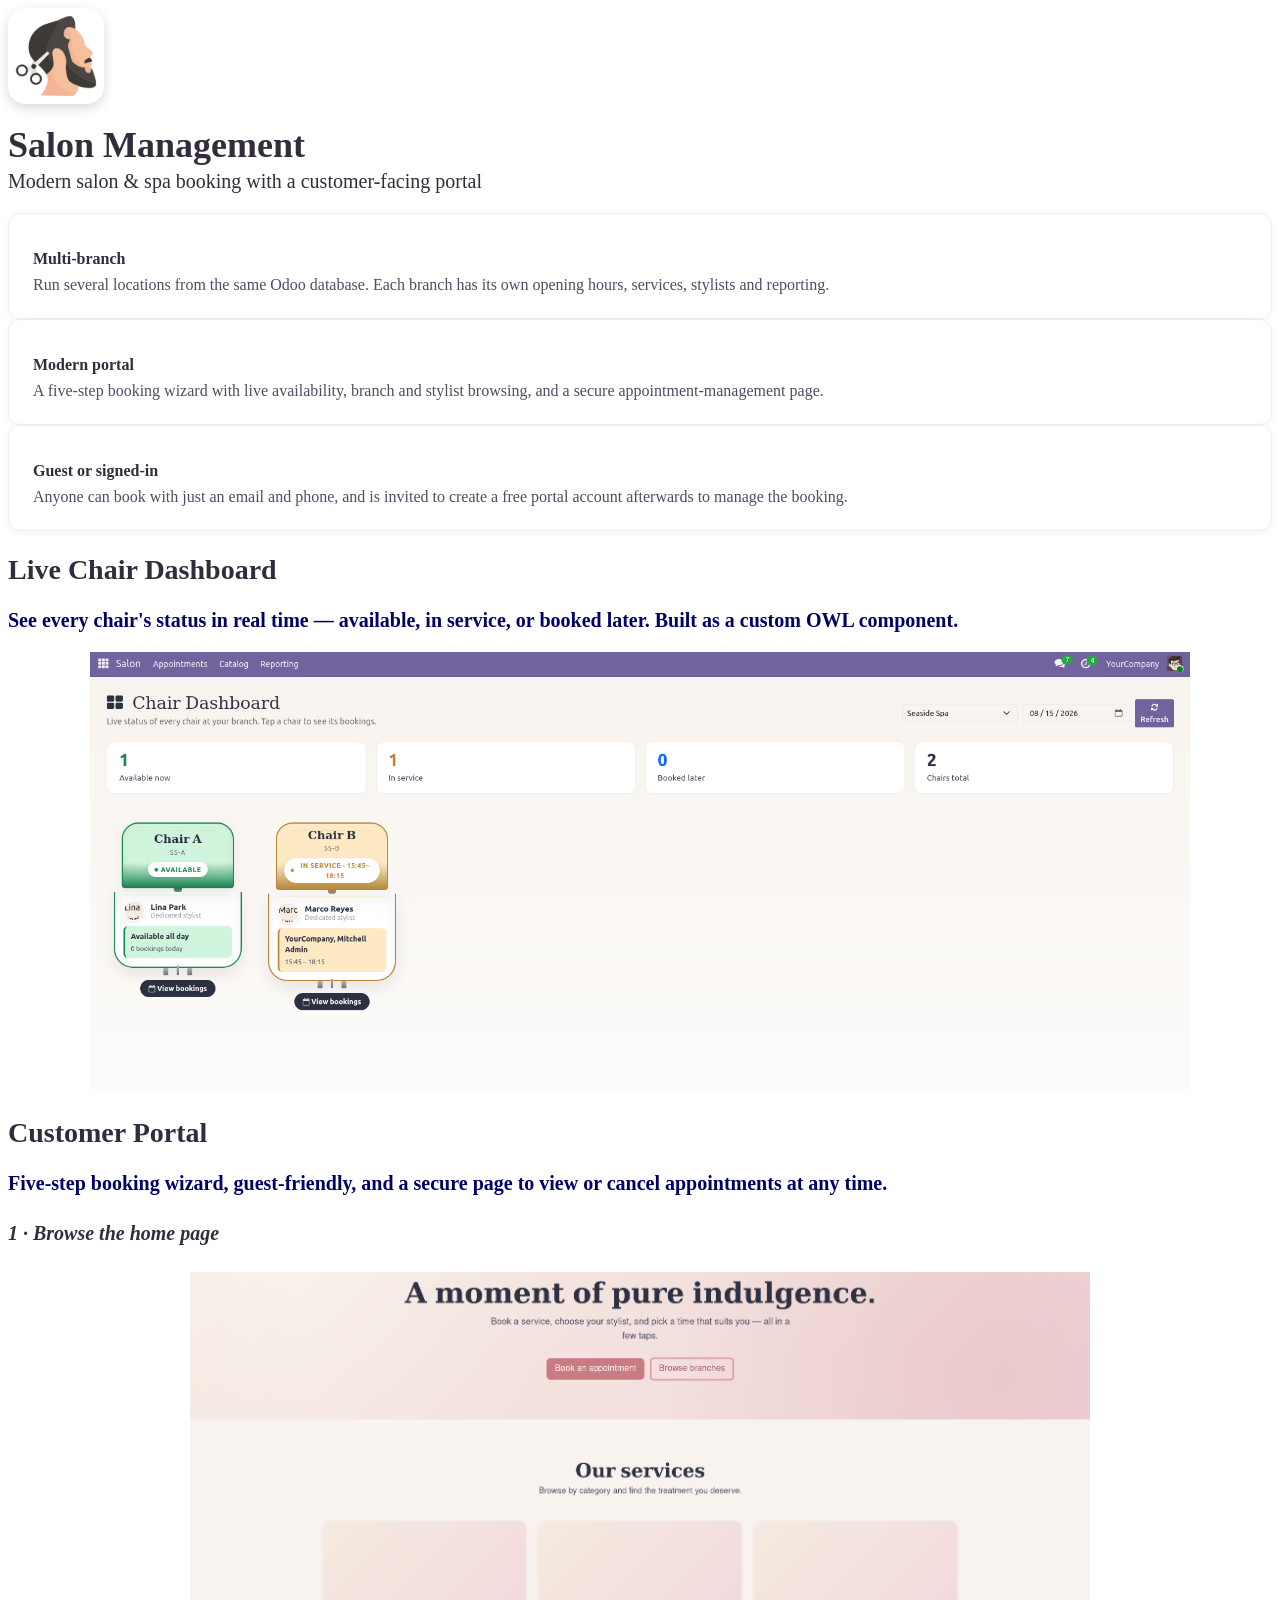
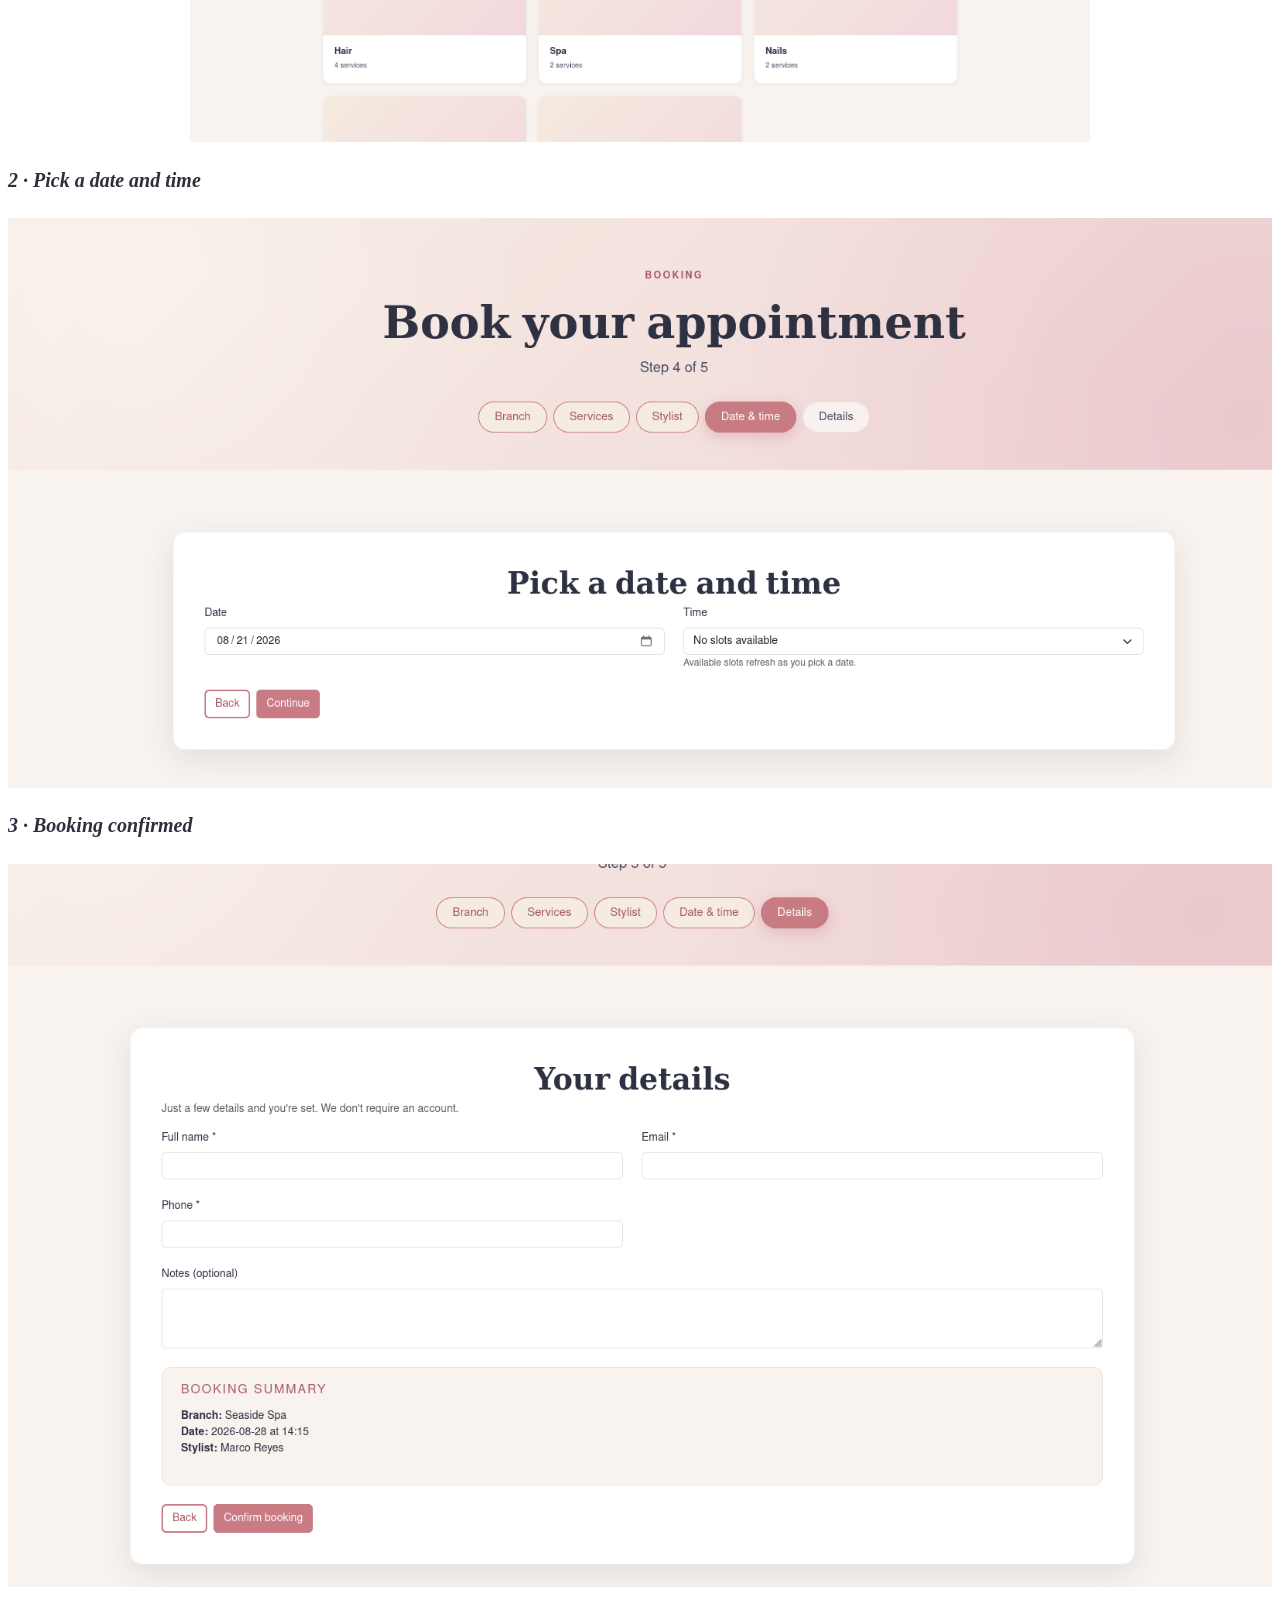
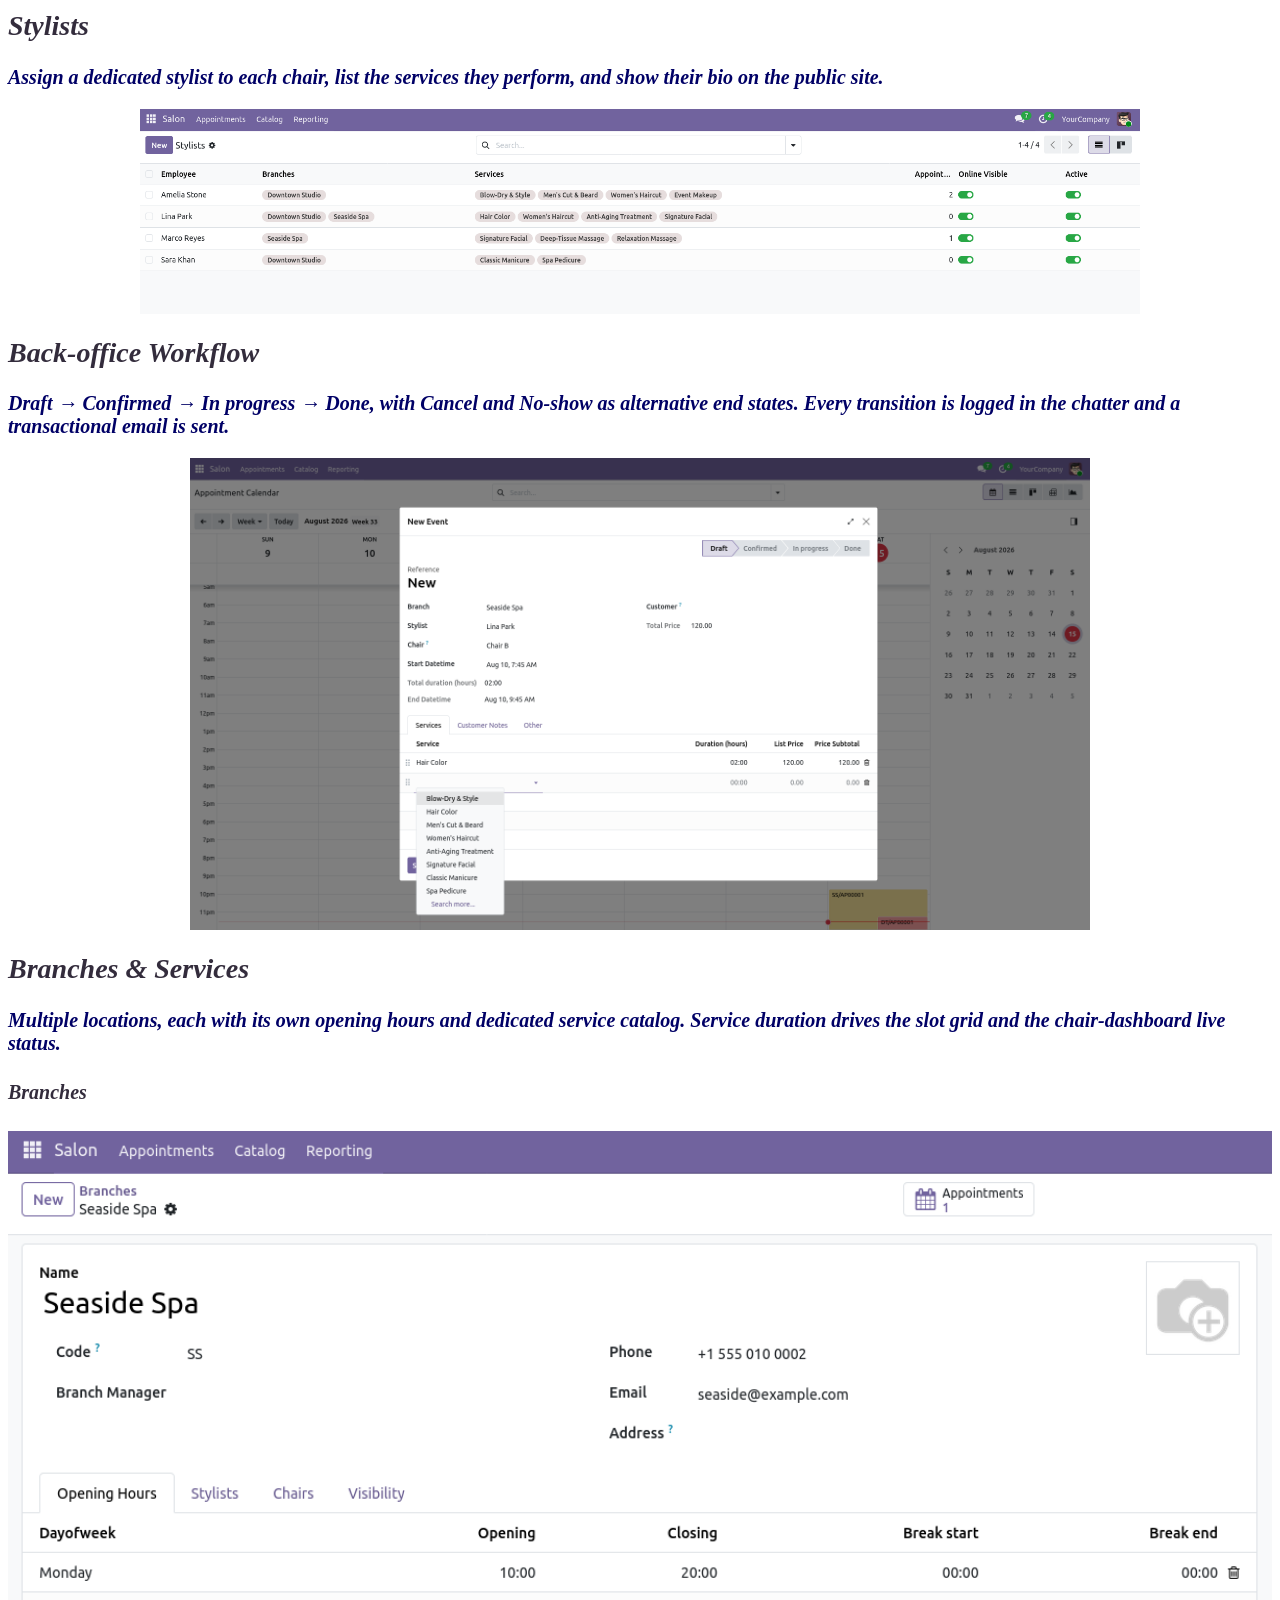
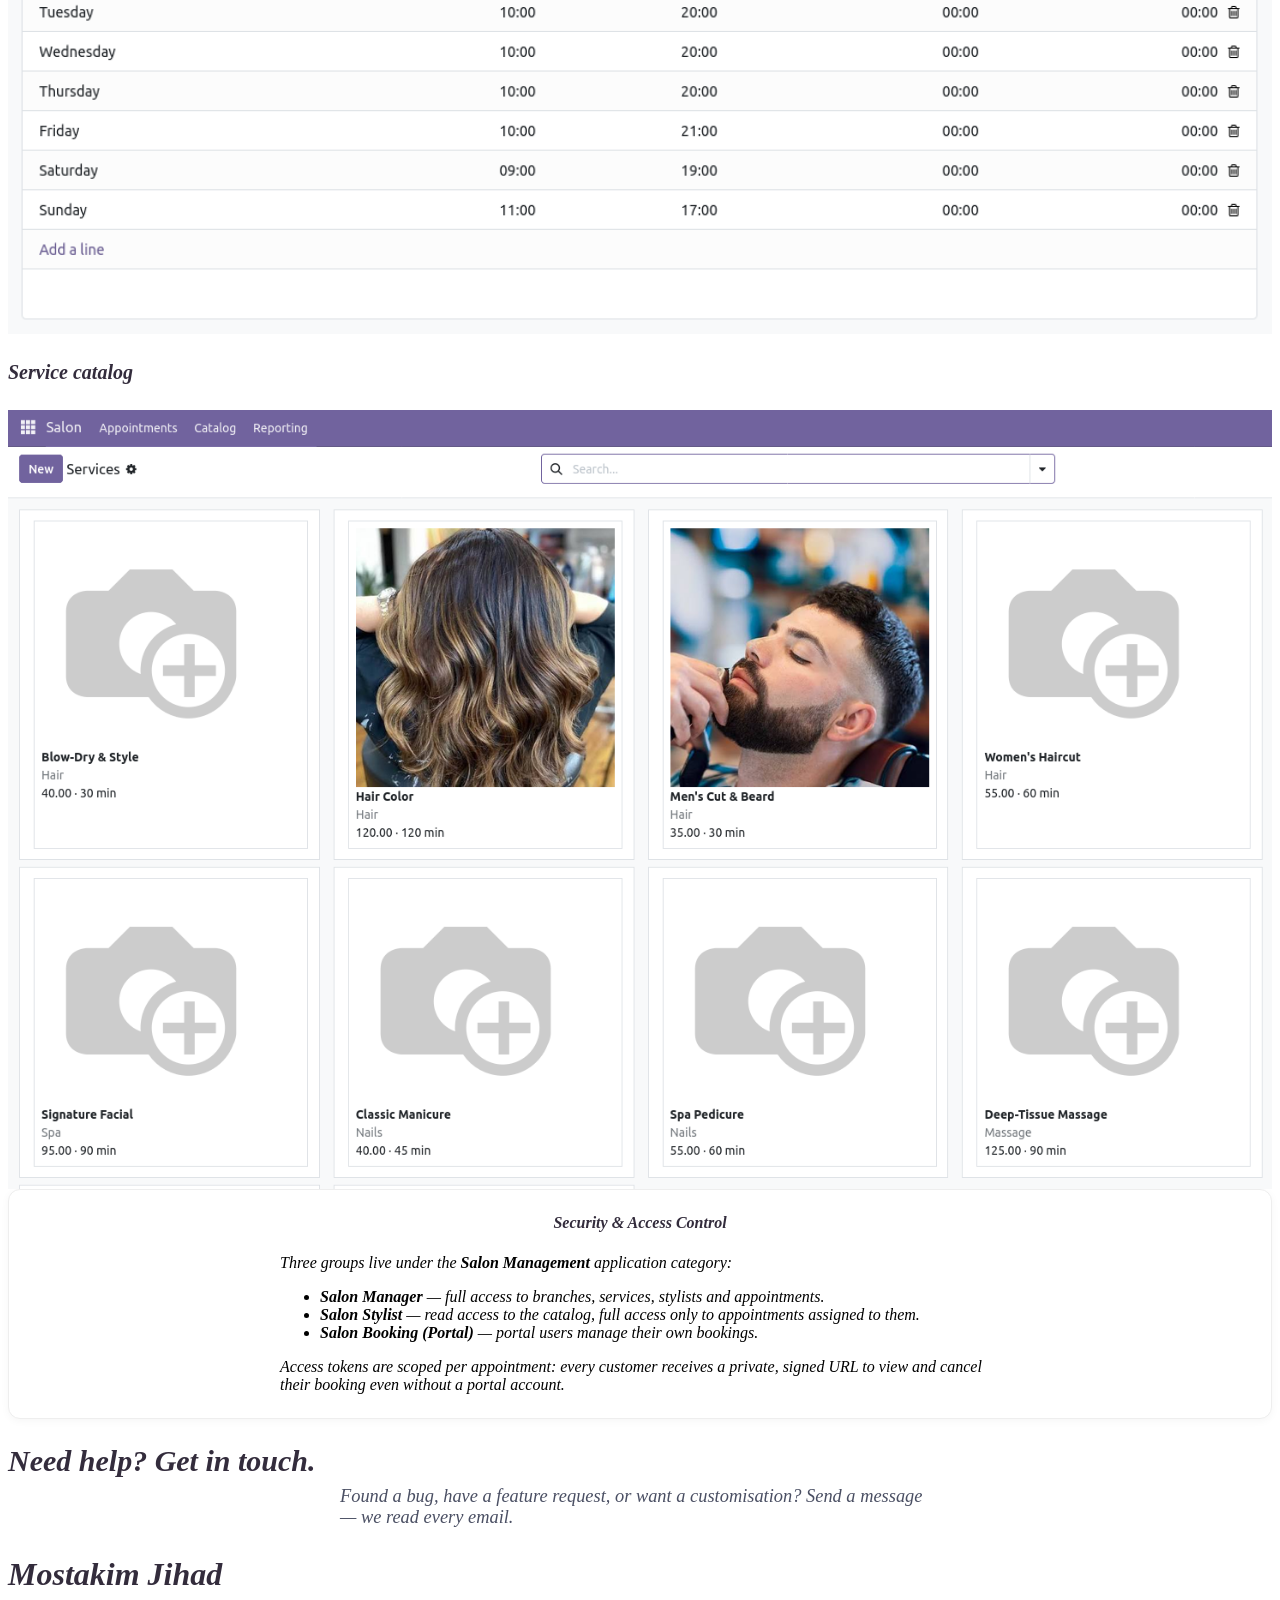
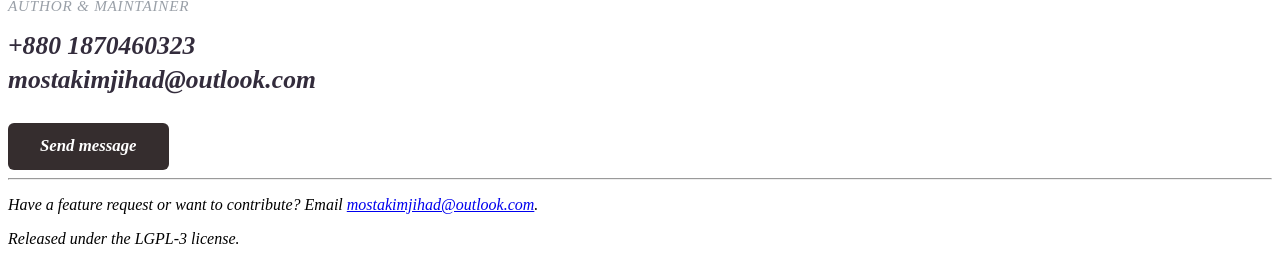
==== commit 7a5470d1: "[HOTFIX] index html updated" ====
--- a/salon_booking_pro/static/description/index.html
+++ b/salon_booking_pro/static/description/index.html
@@ -225,24 +225,26 @@
 <section class="oe_container">
     <div class="oe_row oe_spaced">
         <div class="oe_span8 oe_offset2">
-            <div class="alert alert-info" role="alert" style="margin-bottom: 0;">
+            <div style="background:#fff;border-radius:12px;padding:1.5rem;border:1px solid #eee;box-shadow:0 2px 8px rgba(0,0,0,0.04);margin-bottom:0;text-align:center;">
                 <h4 style="color:#332c3c;margin-top:0;">
                     <i class="fa fa-lock mr-2"></i>Security &amp; Access Control
                 </h4>
-                <p>
-                    Three groups live under the <strong>Salon Management</strong>
-                    application category:
-                </p>
-                <ul>
-                    <li><strong>Salon Manager</strong> — full access to branches, services, stylists and appointments.</li>
-                    <li><strong>Salon Stylist</strong> — read access to the catalog, full access only to appointments assigned to them.</li>
-                    <li><strong>Salon Booking (Portal)</strong> — portal users manage their own bookings.</li>
-                </ul>
-                <p style="margin-bottom:0;">
-                    Access tokens are scoped per appointment: every customer
-                    receives a private, signed URL to view and cancel their
-                    booking even without a portal account.
-                </p>
+                <div style="max-width:720px;margin:0.75rem auto 0;text-align:left;">
+                    <p>
+                        Three groups live under the <strong>Salon Management</strong>
+                        application category:
+                    </p>
+                    <ul>
+                        <li><strong>Salon Manager</strong> — full access to branches, services, stylists and appointments.</li>
+                        <li><strong>Salon Stylist</strong> — read access to the catalog, full access only to appointments assigned to them.</li>
+                        <li><strong>Salon Booking (Portal)</strong> — portal users manage their own bookings.</li>
+                    </ul>
+                    <p style="margin-bottom:0;">
+                        Access tokens are scoped per appointment: every customer
+                        receives a private, signed URL to view and cancel their
+                        booking even without a portal account.
+                    </p>
+                </div>
             </div>
         </div>
     </div>
